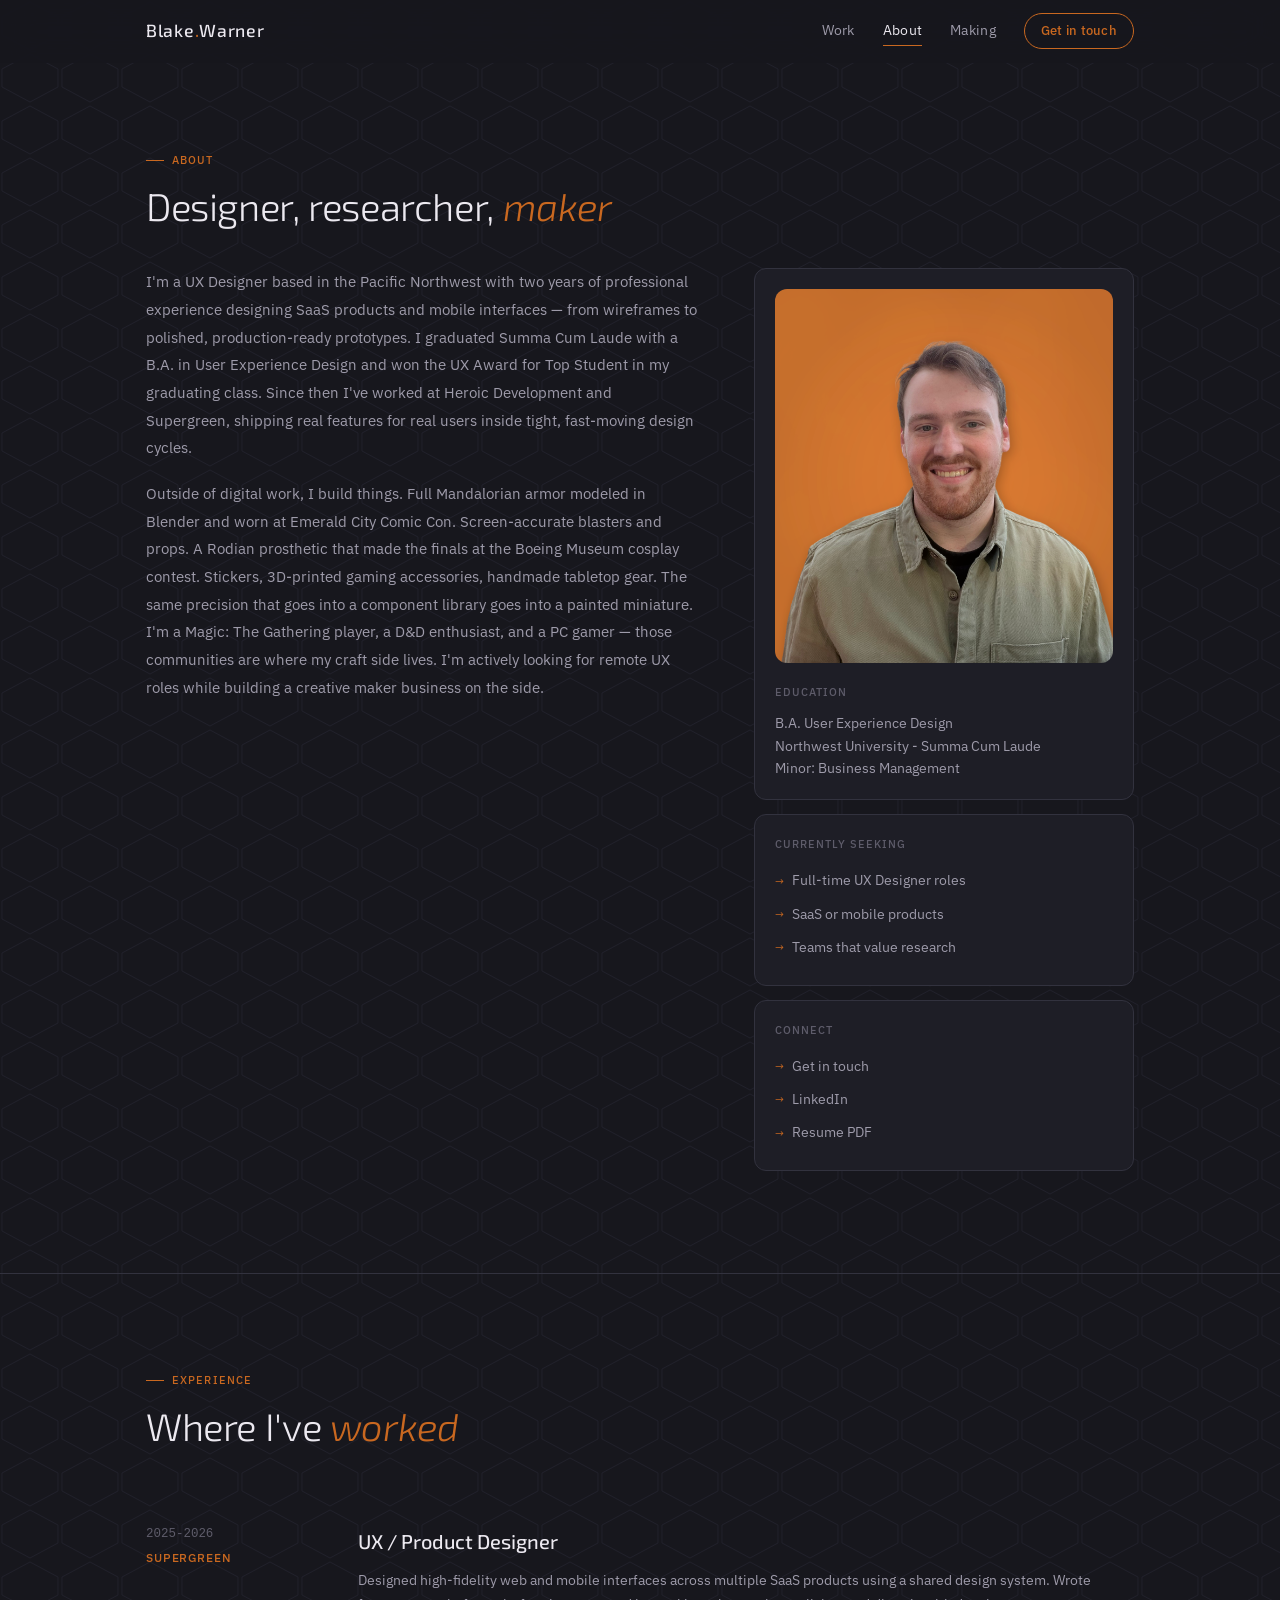
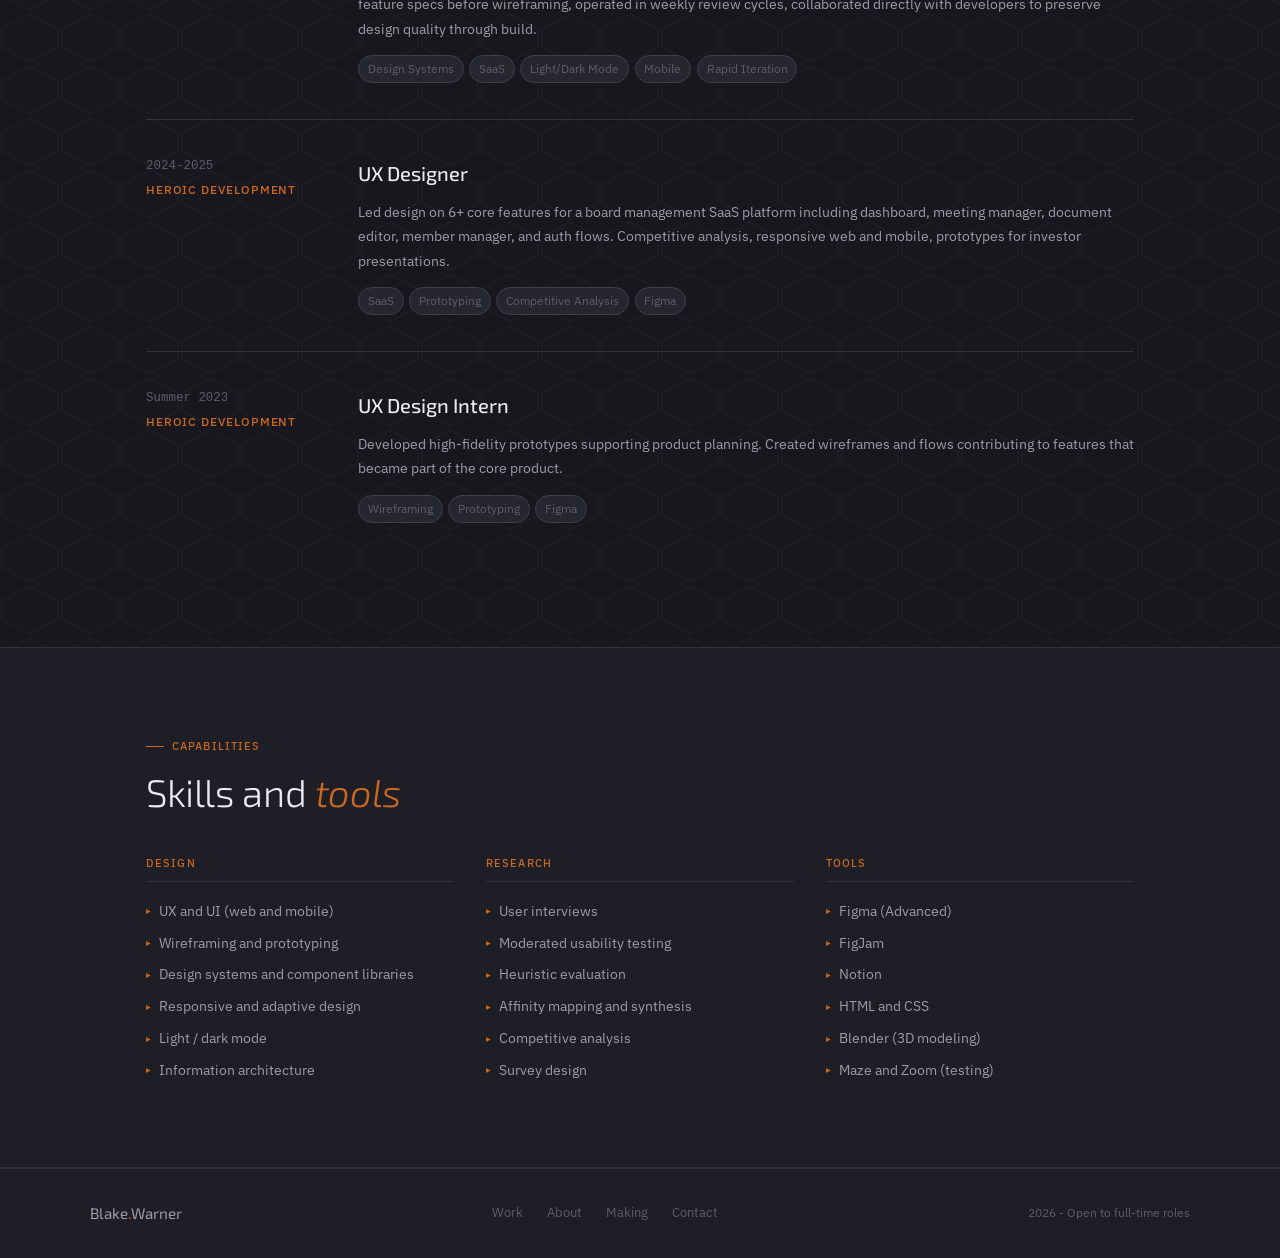
==== about.html @ fded07af "Update about.html" ====
<!DOCTYPE html>
<html lang="en">
<head>
  <meta charset="UTF-8">
  <meta name="viewport" content="width=device-width, initial-scale=1.0">
  <title>About - Blake Warner UX Designer</title>
  <link rel="stylesheet" href="css/style.css">
</head>
<body>
<nav class="nav">
  <div class="nav-inner">
    <a href="index.html" class="nav-logo">Blake<span>.</span>Warner</a>
    <button class="nav-toggle" aria-label="Toggle menu"><span></span><span></span><span></span></button>
    <div class="nav-links">
      <a href="work.html">Work</a>
      <a href="about.html">About</a>
      <a href="making.html">Making</a>
      <a href="contact.html" class="nav-cta">Get in touch</a>
    </div>
  </div>
</nav>
<main class="page">
  <section class="section" style="padding-top:5rem">
    <p class="s-tag reveal">About</p>
    <h1 class="s-title reveal d1">Designer, researcher, <em>maker</em></h1>
    <div class="about-grid reveal d2">
      <div class="about-text">
        <p>I'm a UX Designer based in the Pacific Northwest with two years of professional experience designing SaaS products and mobile interfaces — from wireframes to polished, production-ready prototypes. I graduated Summa Cum Laude with a B.A. in User Experience Design and won the UX Award for Top Student in my graduating class. Since then I've worked at Heroic Development and Supergreen, shipping real features for real users inside tight, fast-moving design cycles.</p>
        <p>Outside of digital work, I build things. Full Mandalorian armor modeled in Blender and worn at Emerald City Comic Con. Screen-accurate blasters and props. A Rodian prosthetic that made the finals at the Boeing Museum cosplay contest. Stickers, 3D-printed gaming accessories, handmade tabletop gear. The same precision that goes into a component library goes into a painted miniature. I'm a Magic: The Gathering player, a D&D enthusiast, and a PC gamer — those communities are where my craft side lives. I'm actively looking for remote UX roles while building a creative maker business on the side.</p>
      </div>
      <div>
        <div class="aside-card">
          <img src="EditedProfilePictureProject.png" alt="Blake Warner" style="width:100%;border-radius:12px;display:block;margin-bottom:1.25rem;">
          <div class="aside-h">Education</div>
          <p>B.A. User Experience Design<br>Northwest University - Summa Cum Laude<br>Minor: Business Management</p>
        </div>
        <div class="aside-card">
          <div class="aside-h">Currently seeking</div>
          <div class="aside-list">
            <span>Full-time UX Designer roles</span>
            <span>SaaS or mobile products</span>
            <span>Teams that value research</span>
          </div>
        </div>
        <div class="aside-card">
          <div class="aside-h">Connect</div>
          <div class="aside-list">
            <a href="contact.html">Get in touch</a>
            <a href="https://www.linkedin.com/in/blake-warner-ux/" target="_blank">LinkedIn</a>
            <a href="Blake_Warner_Resume_2026.pdf" target="_blank">Resume PDF</a>
          </div>
        </div>
      </div>
    </div>
  </section>
  <hr class="divider-section">
  <section class="section">
    <p class="s-tag reveal">Experience</p>
    <h2 class="s-title reveal d1">Where I've <em>worked</em></h2>
    <div class="exp-list">
      <div class="exp-item reveal">
        <div><div class="exp-date">2025-2026</div><div class="exp-co">Supergreen</div></div>
        <div>
          <div class="exp-role">UX / Product Designer</div>
          <div class="exp-desc">Designed high-fidelity web and mobile interfaces across multiple SaaS products using a shared design system. Wrote feature specs before wireframing, operated in weekly review cycles, collaborated directly with developers to preserve design quality through build.</div>
          <div class="tags"><span class="tag">Design Systems</span><span class="tag">SaaS</span><span class="tag">Light/Dark Mode</span><span class="tag">Mobile</span><span class="tag">Rapid Iteration</span></div>
        </div>
      </div>
      <div class="exp-item reveal">
        <div><div class="exp-date">2024-2025</div><div class="exp-co">Heroic Development</div></div>
        <div>
          <div class="exp-role">UX Designer</div>
          <div class="exp-desc">Led design on 6+ core features for a board management SaaS platform including dashboard, meeting manager, document editor, member manager, and auth flows. Competitive analysis, responsive web and mobile, prototypes for investor presentations.</div>
          <div class="tags"><span class="tag">SaaS</span><span class="tag">Prototyping</span><span class="tag">Competitive Analysis</span><span class="tag">Figma</span></div>
        </div>
      </div>
      <div class="exp-item reveal">
        <div><div class="exp-date">Summer 2023</div><div class="exp-co">Heroic Development</div></div>
        <div>
          <div class="exp-role">UX Design Intern</div>
          <div class="exp-desc">Developed high-fidelity prototypes supporting product planning. Created wireframes and flows contributing to features that became part of the core product.</div>
          <div class="tags"><span class="tag">Wireframing</span><span class="tag">Prototyping</span><span class="tag">Figma</span></div>
        </div>
      </div>
    </div>
  </section>
  <div class="skills-wrap">
    <div class="skills-inner">
      <p class="s-tag reveal">Capabilities</p>
      <h2 class="s-title reveal d1">Skills and <em>tools</em></h2>
      <div class="skills-grid">
        <div class="skill-col reveal d1">
          <h3>Design</h3>
          <div class="skill-item">UX and UI (web and mobile)</div>
          <div class="skill-item">Wireframing and prototyping</div>
          <div class="skill-item">Design systems and component libraries</div>
          <div class="skill-item">Responsive and adaptive design</div>
          <div class="skill-item">Light / dark mode</div>
          <div class="skill-item">Information architecture</div>
        </div>
        <div class="skill-col reveal d2">
          <h3>Research</h3>
          <div class="skill-item">User interviews</div>
          <div class="skill-item">Moderated usability testing</div>
          <div class="skill-item">Heuristic evaluation</div>
          <div class="skill-item">Affinity mapping and synthesis</div>
          <div class="skill-item">Competitive analysis</div>
          <div class="skill-item">Survey design</div>
        </div>
        <div class="skill-col reveal d3">
          <h3>Tools</h3>
          <div class="skill-item">Figma (Advanced)</div>
          <div class="skill-item">FigJam</div>
          <div class="skill-item">Notion</div>
          <div class="skill-item">HTML and CSS</div>
          <div class="skill-item">Blender (3D modeling)</div>
          <div class="skill-item">Maze and Zoom (testing)</div>
        </div>
      </div>
    </div>
  </div>
</main>
<footer class="footer">
  <div class="footer-inner">
    <span class="footer-brand">Blake<span>.</span>Warner</span>
    <div class="footer-links">
      <a href="work.html">Work</a>
      <a href="about.html">About</a>
      <a href="making.html">Making</a>
      <a href="contact.html">Contact</a>
    </div>
    <span class="footer-copy">2026 - Open to full-time roles</span>
  </div>
</footer>
<script src="js/main.js"></script>
</body>
</html>
---- css/style.css ----
@import url('https://fonts.googleapis.com/css2?family=Exo+2:ital,wght@0,300;0,400;0,500;0,600;1,300;1,400&family=IBM+Plex+Sans:ital,wght@0,300;0,400;0,500;1,300&display=swap');
:root{--bg:#17171d;--bg2:#1e1e26;--bg3:#26262f;--bg4:#2e2e38;--line:#32323e;--line2:#3e3e4e;--txt:#ece9f0;--txt2:#9e9baa;--txt3:#5e5c6a;--orange:#c96820;--orange-lt:#e07c30;--orange-dim:#2a1a0a;--orange-gl:rgba(201,104,32,.12);--green:#3a7d5c;--green-dim:#0f2018;--serif:'Exo 2','Segoe UI',sans-serif;--sans:'IBM Plex Sans',system-ui,sans-serif;--max:1100px;--pad:clamp(1.25rem,5vw,3.5rem);--r:6px;--r-lg:12px;--ease:cubic-bezier(.16,1,.3,1)}
*,*::before,*::after{box-sizing:border-box;margin:0;padding:0}
html{scroll-behavior:smooth}
body{font-family:var(--sans);background:var(--bg);color:var(--txt);line-height:1.7;font-size:1rem;overflow-x:hidden;background-image:url("data:image/svg+xml,%3Csvg width='60' height='52' viewBox='0 0 60 52' xmlns='http://www.w3.org/2000/svg'%3E%3Cpath d='M30 2 L58 17 L58 35 L30 50 L2 35 L2 17 Z' fill='none' stroke='%2320202a' stroke-width='1'/%3E%3C/svg%3E");background-size:60px 52px}
img{max-width:100%;display:block}
a{color:inherit;text-decoration:none}
button{border:none;background:none;cursor:pointer;font:inherit;color:inherit}
ul,ol{list-style:none}
.container{max-width:var(--max);margin:0 auto;padding:0 var(--pad)}
.sr-only{position:absolute;width:1px;height:1px;overflow:hidden;clip:rect(0,0,0,0)}
.reveal{opacity:0;transform:translateY(24px);transition:opacity .65s var(--ease),transform .65s var(--ease)}
.reveal.visible{opacity:1;transform:none}
.d1{transition-delay:.08s}.d2{transition-delay:.16s}.d3{transition-delay:.24s}.d4{transition-delay:.32s}
.nav{position:fixed;top:0;left:0;right:0;z-index:100;background:rgba(23,23,29,.9);backdrop-filter:blur(16px);-webkit-backdrop-filter:blur(16px);border-bottom:1px solid transparent;transition:border-color .3s}
.nav.scrolled{border-bottom-color:var(--line)}
.nav-inner{max-width:var(--max);margin:0 auto;padding:0 var(--pad);height:62px;display:flex;align-items:center;justify-content:space-between}
.nav-logo{font-family:var(--serif);font-size:1.1rem;font-weight:500;letter-spacing:.04em;color:var(--txt);transition:color .2s}
.nav-logo span{color:var(--orange)}
.nav-logo:hover{color:var(--orange-lt)}
.nav-links{display:flex;align-items:center;gap:1.75rem}
.nav-links a{font-size:.875rem;font-weight:400;color:var(--txt2);letter-spacing:.02em;transition:color .2s;position:relative}
.nav-links a::after{content:'';position:absolute;bottom:-3px;left:0;right:0;height:1px;background:var(--orange);transform:scaleX(0);transform-origin:left;transition:transform .25s var(--ease)}
.nav-links a:hover{color:var(--txt)}
.nav-links a:hover::after,.nav-links a.active::after{transform:scaleX(1)}
.nav-links a.active{color:var(--txt)}
.nav-cta{display:inline-flex;align-items:center;gap:.4rem;padding:.4rem 1rem;border:1px solid var(--orange)!important;color:var(--orange)!important;border-radius:100px;font-size:.8125rem!important;font-weight:500!important;transition:background .2s,color .2s,transform .15s!important}
.nav-cta::after{display:none!important}
.nav-cta:hover{background:var(--orange)!important;color:var(--bg)!important;transform:translateY(-1px)}
.nav-toggle{display:none;flex-direction:column;gap:5px;width:28px;cursor:pointer;padding:4px}
.nav-toggle span{display:block;height:1.5px;background:var(--txt);transition:transform .3s,opacity .3s}
.nav-toggle.open span:nth-child(1){transform:translateY(6.5px) rotate(45deg)}
.nav-toggle.open span:nth-child(2){opacity:0}
.nav-toggle.open span:nth-child(3){transform:translateY(-6.5px) rotate(-45deg)}
@media(max-width:700px){.nav-toggle{display:flex}.nav-links{position:fixed;top:62px;left:0;right:0;background:var(--bg2);border-bottom:1px solid var(--line);flex-direction:column;align-items:flex-start;gap:0;padding:1rem var(--pad) 1.5rem;transform:translateY(-120%);transition:transform .35s var(--ease);z-index:99}.nav-links.open{transform:none}.nav-links a{padding:.6rem 0;font-size:1rem;width:100%}.nav-cta{margin-top:.5rem}}
.page{padding-top:62px;animation:fadeUp .45s var(--ease)}
@keyframes fadeUp{from{opacity:0;transform:translateY(14px)}to{opacity:1;transform:none}}
.hero{position:relative;overflow:hidden;min-height:calc(100vh - 62px);display:grid;grid-template-columns:1fr 1fr;align-items:center;gap:3rem;padding:5rem var(--pad) 4rem;max-width:var(--max);margin:0 auto}
.hero::before{content:'';position:absolute;top:-20%;right:-10%;width:600px;height:600px;background:radial-gradient(ellipse,rgba(201,104,32,.07) 0%,transparent 70%);pointer-events:none}
.hero-eyebrow{display:inline-flex;align-items:center;gap:.5rem;font-size:.75rem;font-weight:500;letter-spacing:.1em;text-transform:uppercase;color:var(--orange);margin-bottom:1.25rem}
.hero-eyebrow::before{content:'';width:20px;height:1px;background:var(--orange)}
.hero-headline{font-family:var(--serif);font-size:clamp(2.6rem,4.5vw,4rem);font-weight:300;line-height:1.1;letter-spacing:-.01em;color:var(--txt);margin-bottom:1.25rem}
.hero-headline em{font-style:italic;color:var(--orange)}
.hero-sub{font-size:1rem;color:var(--txt2);max-width:440px;line-height:1.75;margin-bottom:2.25rem}
.hero-actions{display:flex;align-items:center;gap:1.25rem;flex-wrap:wrap}
.btn{display:inline-flex;align-items:center;gap:.45rem;padding:.65rem 1.5rem;border-radius:100px;font-size:.9rem;font-weight:500;letter-spacing:.02em;transition:all .2s;cursor:pointer}
.btn-primary{background:var(--orange);color:var(--bg);border:1px solid var(--orange)}
.btn-primary:hover{background:var(--orange-lt);border-color:var(--orange-lt);transform:translateY(-2px);box-shadow:0 8px 24px rgba(201,104,32,.3)}
.btn-ghost{background:transparent;color:var(--txt2);border:1px solid var(--line2)}
.btn-ghost:hover{border-color:var(--orange);color:var(--orange);transform:translateY(-1px)}
.hero-cards{display:flex;flex-direction:column;gap:.875rem}
.hcard{background:var(--bg2);border:1px solid var(--line);border-radius:var(--r-lg);padding:1.1rem 1.25rem;transition:border-color .3s,transform .3s}
.hcard:hover{border-color:var(--line2);transform:translateY(-2px)}
.hcard-label{font-size:.7rem;font-weight:500;letter-spacing:.08em;text-transform:uppercase;color:var(--txt3);margin-bottom:.25rem}
.hcard-val{font-size:.9rem;color:var(--txt)}
.hcard-val strong{color:var(--orange)}
.stat-row{display:grid;grid-template-columns:1fr 1fr;gap:.875rem}
.stat{background:var(--bg2);border:1px solid var(--line);border-radius:var(--r-lg);padding:.9rem 1.1rem;transition:border-color .3s,transform .3s}
.stat:hover{border-color:var(--orange);transform:translateY(-2px)}
.stat-n{font-family:var(--serif);font-size:1.75rem;font-weight:600;color:var(--orange);line-height:1;margin-bottom:.15rem}
.stat-l{font-size:.75rem;color:var(--txt3);line-height:1.4}
@media(max-width:860px){.hero{grid-template-columns:1fr;min-height:auto;padding:4rem var(--pad) 3rem}.hero-cards{display:none}}
.divider{border:none;border-top:1px solid var(--line);margin:0}
.divider-section{border:none;border-top:1px solid var(--line)}
.section{padding:5.5rem var(--pad);max-width:var(--max);margin:0 auto}
.s-tag{display:inline-flex;align-items:center;gap:.5rem;font-size:.7rem;font-weight:500;letter-spacing:.1em;text-transform:uppercase;color:var(--orange);margin-bottom:.875rem}
.s-tag::before{content:'';width:18px;height:1px;background:var(--orange)}
.s-title{font-family:var(--serif);font-size:clamp(1.9rem,3vw,2.8rem);font-weight:300;line-height:1.15;letter-spacing:-.01em;color:var(--txt);margin-bottom:1rem}
.s-title em{font-style:italic;color:var(--orange)}
.s-intro{font-size:1rem;color:var(--txt2);max-width:520px;line-height:1.75}
.grid{display:grid;grid-template-columns:1fr 1fr;gap:1.25rem;margin-top:3rem}
.card{display:block;background:var(--bg2);border:1px solid var(--line);border-radius:var(--r-lg);overflow:hidden;transition:border-color .35s,transform .35s var(--ease),box-shadow .35s;position:relative;text-decoration:none}
.card:hover{border-color:var(--orange);transform:translateY(-4px);box-shadow:0 0 0 1px var(--orange),0 12px 36px rgba(201,104,32,.15)}
.card::before{content:'';position:absolute;top:0;right:0;width:0;height:0;border-style:solid;border-width:0 32px 32px 0;border-color:transparent var(--orange) transparent transparent;opacity:0;transition:opacity .3s;z-index:1}
.card:hover::before{opacity:1}
.card-featured{grid-column:span 2}
.thumb{height:220px;overflow:hidden;background:var(--bg3);position:relative}
.card-featured .thumb{height:280px}
.thumb img{width:100%;height:100%;object-fit:cover;transition:transform .5s var(--ease);filter:brightness(.85) saturate(.9)}
.card:hover .thumb img{transform:scale(1.04);filter:brightness(.95) saturate(1)}
.thumb-fallback{width:100%;height:100%;display:flex;align-items:center;justify-content:center;position:absolute;inset:0}
.thumb-icon-wrap{width:52px;height:52px;border-radius:10px;display:flex;align-items:center;justify-content:center;font-size:1.5rem;background:rgba(201,104,32,.12);border:1px solid rgba(201,104,32,.25)}
.card-body{padding:1.25rem 1.375rem}
.card-tag{display:inline-block;font-size:.68rem;font-weight:500;letter-spacing:.07em;text-transform:uppercase;color:var(--orange);background:var(--orange-dim);padding:.2rem .6rem;border-radius:100px;border:1px solid rgba(201,104,32,.2);margin-bottom:.625rem}
.card-title{font-family:var(--serif);font-size:1.2rem;font-weight:500;line-height:1.25;color:var(--txt);margin-bottom:.4rem;letter-spacing:-.005em}
.card-desc{font-size:.8375rem;color:var(--txt3);line-height:1.6}
.card-footer{display:flex;align-items:center;justify-content:space-between;padding:.7rem 1.375rem;border-top:1px solid var(--line)}
.card-year{font-size:.78rem;color:var(--txt3)}
.card-arrow{width:26px;height:26px;border-radius:50%;background:var(--bg3);border:1px solid var(--line2);display:flex;align-items:center;justify-content:center;font-size:.75rem;color:var(--txt2);transition:background .2s,border-color .2s,color .2s,transform .2s}
.card:hover .card-arrow{background:var(--orange);border-color:var(--orange);color:var(--bg);transform:translate(2px,-2px)}
@media(max-width:640px){.grid{grid-template-columns:1fr}.card-featured{grid-column:span 1}.card-featured .thumb{height:220px}}
.skills-wrap{background:var(--bg2);border-top:1px solid var(--line);border-bottom:1px solid var(--line)}
.skills-inner{max-width:var(--max);margin:0 auto;padding:5rem var(--pad)}
.skills-grid{display:grid;grid-template-columns:repeat(3,1fr);gap:2rem;margin-top:2.5rem}
.skill-col h3{font-size:.7rem;font-weight:500;letter-spacing:.1em;text-transform:uppercase;color:var(--orange);margin-bottom:.875rem;padding-bottom:.5rem;border-bottom:1px solid var(--line)}
.skill-item{display:flex;align-items:center;gap:.5rem;font-size:.875rem;color:var(--txt2);padding:.25rem 0;transition:color .2s}
.skill-item::before{content:'▸';color:var(--orange);font-size:.6rem;flex-shrink:0}
.skill-item:hover{color:var(--txt)}
@media(max-width:680px){.skills-grid{grid-template-columns:1fr 1fr}}
.exp-list{margin-top:2.5rem;display:flex;flex-direction:column}
.exp-item{display:grid;grid-template-columns:180px 1fr;gap:2rem;padding:2.25rem 0;border-bottom:1px solid var(--line)}
.exp-item:last-child{border-bottom:none}
.exp-date{font-size:.78rem;color:var(--txt3);margin-bottom:.2rem;font-family:monospace}
.exp-co{font-size:.75rem;font-weight:500;letter-spacing:.07em;text-transform:uppercase;color:var(--orange)}
.exp-role{font-family:var(--serif);font-size:1.25rem;font-weight:500;color:var(--txt);margin-bottom:.6rem}
.exp-desc{font-size:.9rem;color:var(--txt2);line-height:1.7;margin-bottom:.875rem}
.tags{display:flex;flex-wrap:wrap;gap:.35rem}
.tag{font-size:.72rem;padding:.2rem .55rem;background:var(--bg3);border:1px solid var(--line2);border-radius:100px;color:var(--txt3)}
@media(max-width:580px){.exp-item{grid-template-columns:1fr;gap:.4rem}}
.about-grid{display:grid;grid-template-columns:1fr 380px;gap:3.5rem;align-items:start;margin-top:2.5rem}
.about-text p{font-size:.9625rem;color:var(--txt2);line-height:1.8;margin-bottom:1.1rem}
.aside-card{background:var(--bg2);border:1px solid var(--line);border-radius:var(--r-lg);padding:1.25rem;margin-bottom:.875rem}
.aside-h{font-size:.7rem;font-weight:500;letter-spacing:.09em;text-transform:uppercase;color:var(--txt3);margin-bottom:.625rem}
.aside-card p{font-size:.875rem;color:var(--txt2);line-height:1.6}
.aside-list a,.aside-list span{display:flex;align-items:center;gap:.5rem;font-size:.875rem;color:var(--txt2);padding:.3rem 0;transition:color .2s}
.aside-list a::before,.aside-list span::before{content:'→';color:var(--orange);font-size:.7rem;transition:transform .2s}
.aside-list a:hover{color:var(--orange)}
@media(max-width:760px){.about-grid{grid-template-columns:1fr}}
.making-grid{display:grid;grid-template-columns:repeat(3,1fr);gap:1rem;margin-top:2.5rem}
.mcard{background:var(--bg2);border:1px solid var(--line);border-radius:var(--r-lg);overflow:hidden;transition:border-color .3s,transform .3s}
.mcard:hover{border-color:var(--orange);transform:translateY(-3px)}
.mcard-thumb{height:150px;display:flex;align-items:center;justify-content:center;font-size:2.25rem}
.mcard-body{padding:.875rem 1rem}
.mcard-body h4{font-size:.875rem;font-weight:500;color:var(--txt);margin-bottom:.2rem}
.mcard-body p{font-size:.78rem;color:var(--txt3);line-height:1.55}
.making-note{margin-top:2rem;padding:1.25rem 1.5rem;background:var(--bg2);border-left:2px solid var(--orange);border-radius:0 var(--r-lg) var(--r-lg) 0}
.making-note p{font-size:.9375rem;color:var(--txt2);line-height:1.7;font-style:italic}
.making-note p strong{color:var(--orange);font-style:normal}
@media(max-width:640px){.making-grid{grid-template-columns:1fr 1fr}}
.contact-grid{display:grid;grid-template-columns:1fr 1fr;gap:3.5rem;margin-top:2.5rem;align-items:start}
.contact-text p{font-size:.9625rem;color:var(--txt2);line-height:1.8;margin-bottom:1.1rem}
.contact-links{display:flex;flex-direction:column;gap:.6rem;margin-top:1rem}
.clink{display:flex;align-items:center;justify-content:space-between;padding:.875rem 1.1rem;background:var(--bg2);border:1px solid var(--line);border-radius:var(--r-lg);transition:border-color .2s,transform .2s}
.clink:hover{border-color:var(--orange);transform:translateX(4px)}
.clink-l{display:flex;align-items:center;gap:.75rem}
.clink-ico{font-size:1.1rem}
.clink-label{font-size:.7rem;font-weight:500;letter-spacing:.07em;text-transform:uppercase;color:var(--txt3)}
.clink-val{font-size:.9rem;color:var(--txt)}
.clink-arr{color:var(--orange);font-size:.8rem;transition:transform .2s}
.clink:hover .clink-arr{transform:translate(2px,-2px)}
.avail-box{background:var(--green-dim);border:1px solid rgba(58,125,92,.25);border-radius:var(--r-lg);padding:1.5rem}
.avail-dot{display:inline-flex;align-items:center;gap:.5rem;font-size:.78rem;font-weight:500;color:#5ab880;margin-bottom:.75rem}
.avail-dot::before{content:'';width:7px;height:7px;border-radius:50%;background:#5ab880;animation:pulse 2s ease-in-out infinite}
@keyframes pulse{0%,100%{opacity:1}50%{opacity:.35}}
.avail-box h3{font-family:var(--serif);font-size:1.2rem;font-weight:500;color:var(--txt);margin-bottom:.5rem}
.avail-box p{font-size:.875rem;color:var(--txt2);line-height:1.6}
@media(max-width:680px){.contact-grid{grid-template-columns:1fr}}
.footer{background:var(--bg2);border-top:1px solid var(--line);padding:2rem var(--pad)}
.footer-inner{max-width:var(--max);margin:0 auto;display:flex;align-items:center;justify-content:space-between;flex-wrap:wrap;gap:1rem}
.footer-brand{font-family:var(--serif);font-size:.95rem;color:var(--txt2)}
.footer-brand span{color:var(--orange)}
.footer-links{display:flex;gap:1.5rem}
.footer-links a{font-size:.8125rem;color:var(--txt3);transition:color .2s}
.footer-links a:hover{color:var(--orange)}
.footer-copy{font-size:.75rem;color:var(--txt3)}
.case-hero{padding:4.5rem var(--pad) 3rem;max-width:var(--max);margin:0 auto}
.case-back{display:inline-flex;align-items:center;gap:.4rem;font-size:.78rem;color:var(--txt3);margin-bottom:1.5rem;transition:color .2s}
.case-back::before{content:'←';color:var(--orange)}
.case-back:hover{color:var(--orange)}
.case-hero h1{font-family:var(--serif);font-size:clamp(2.1rem,3.5vw,3.2rem);font-weight:300;line-height:1.15;letter-spacing:-.01em;color:var(--txt);margin-bottom:1.1rem;max-width:760px}
.case-hero h1 em{font-style:italic;color:var(--orange)}
.case-sub{font-size:1rem;color:var(--txt2);max-width:580px;line-height:1.75}
.case-meta{display:flex;flex-wrap:wrap;gap:2.5rem;padding:1.75rem var(--pad);max-width:var(--max);margin:0 auto;border-top:1px solid var(--line);border-bottom:1px solid var(--line);background:var(--bg2)}
.cm-label{font-size:.67rem;font-weight:500;letter-spacing:.09em;text-transform:uppercase;color:var(--txt3);margin-bottom:.2rem}
.cm-val{font-size:.9rem;color:var(--txt)}
.case-body{max-width:720px;margin:0 auto;padding:3rem var(--pad) 5rem}
.case-body h2{font-family:var(--serif);font-size:1.6rem;font-weight:500;color:var(--txt);margin:2.5rem 0 .75rem;padding-top:2.25rem;border-top:1px solid var(--line)}
.case-body h2:first-child{margin-top:0;padding-top:0;border-top:none}
.case-body h2 em{color:var(--orange);font-style:italic}
.case-body h3{font-size:.95rem;font-weight:500;color:var(--orange);margin:1.25rem 0 .4rem;letter-spacing:.01em}
.case-body p{font-size:.9625rem;color:var(--txt2);line-height:1.8;margin-bottom:.875rem}
.case-body ul{margin:.4rem 0 1rem;display:flex;flex-direction:column;gap:.45rem}
.case-body li{font-size:.9625rem;color:var(--txt2);line-height:1.7;padding-left:1.25rem;position:relative}
.case-body li::before{content:'▸';position:absolute;left:0;color:var(--orange);font-size:.6rem;top:.45em}
.case-callout{background:var(--bg2);border:1px solid var(--line);border-left:3px solid var(--orange);border-radius:0 var(--r-lg) var(--r-lg) 0;padding:1.375rem 1.5rem;margin:1.5rem 0}
.case-callout h4{font-size:.7rem;font-weight:500;letter-spacing:.09em;text-transform:uppercase;color:var(--orange);margin-bottom:.75rem}
.case-callout li{color:var(--txt)}
.case-warning{background:rgba(201,104,32,.07);border:1px solid rgba(201,104,32,.2);border-radius:var(--r-lg);padding:1.25rem 1.375rem;margin:1.5rem 0}
.case-warning h4{font-size:.7rem;font-weight:500;letter-spacing:.09em;text-transform:uppercase;color:var(--orange);margin-bottom:.4rem}
.case-warning p{font-size:.9rem;margin:0}
.case-learning{background:var(--bg3);border:1px solid var(--line2);border-top:2px solid var(--orange);border-radius:var(--r-lg);padding:1.75rem;margin:1.75rem 0}
.case-learning h4{font-size:.7rem;font-weight:500;letter-spacing:.09em;text-transform:uppercase;color:var(--orange);margin-bottom:1rem}
.case-learning li{color:var(--txt2)}
.case-nav{display:flex;justify-content:space-between;align-items:center;padding:1.75rem var(--pad);max-width:var(--max);margin:0 auto;border-top:1px solid var(--line);background:var(--bg2)}
.case-nav-link{display:flex;flex-direction:column;gap:.2rem;max-width:220px}
.case-nav-label{font-size:.72rem;color:var(--txt3);letter-spacing:.04em}
.case-nav-title{font-size:.9rem;color:var(--orange);transition:opacity .2s}
.case-nav-title:hover{opacity:.8;text-decoration:underline}
.teaser{background:var(--bg2);border-top:1px solid var(--line);padding:3.5rem var(--pad)}
.teaser-inner{max-width:var(--max);margin:0 auto;display:flex;align-items:center;justify-content:space-between;gap:2rem;flex-wrap:wrap}
.teaser p{font-size:.9625rem;color:var(--txt2);max-width:480px;line-height:1.7}
.teaser p strong{color:var(--txt)}
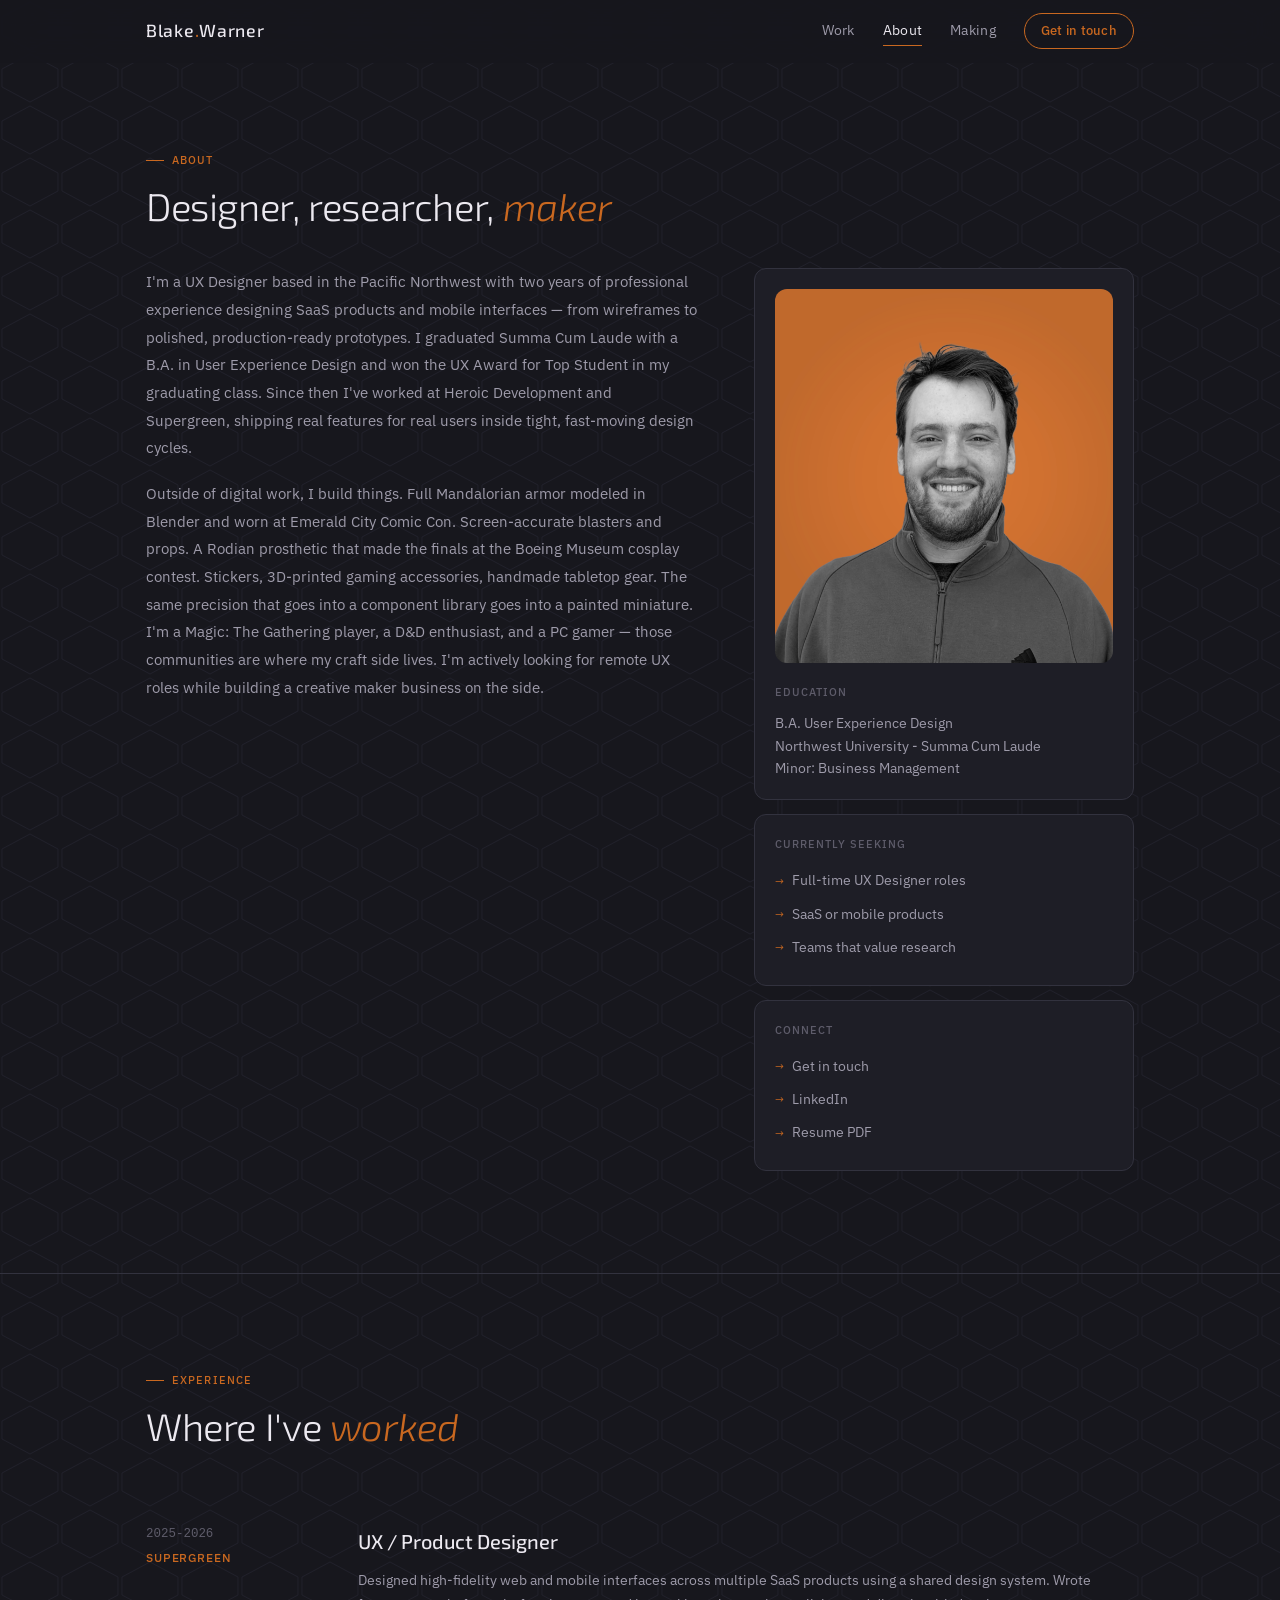
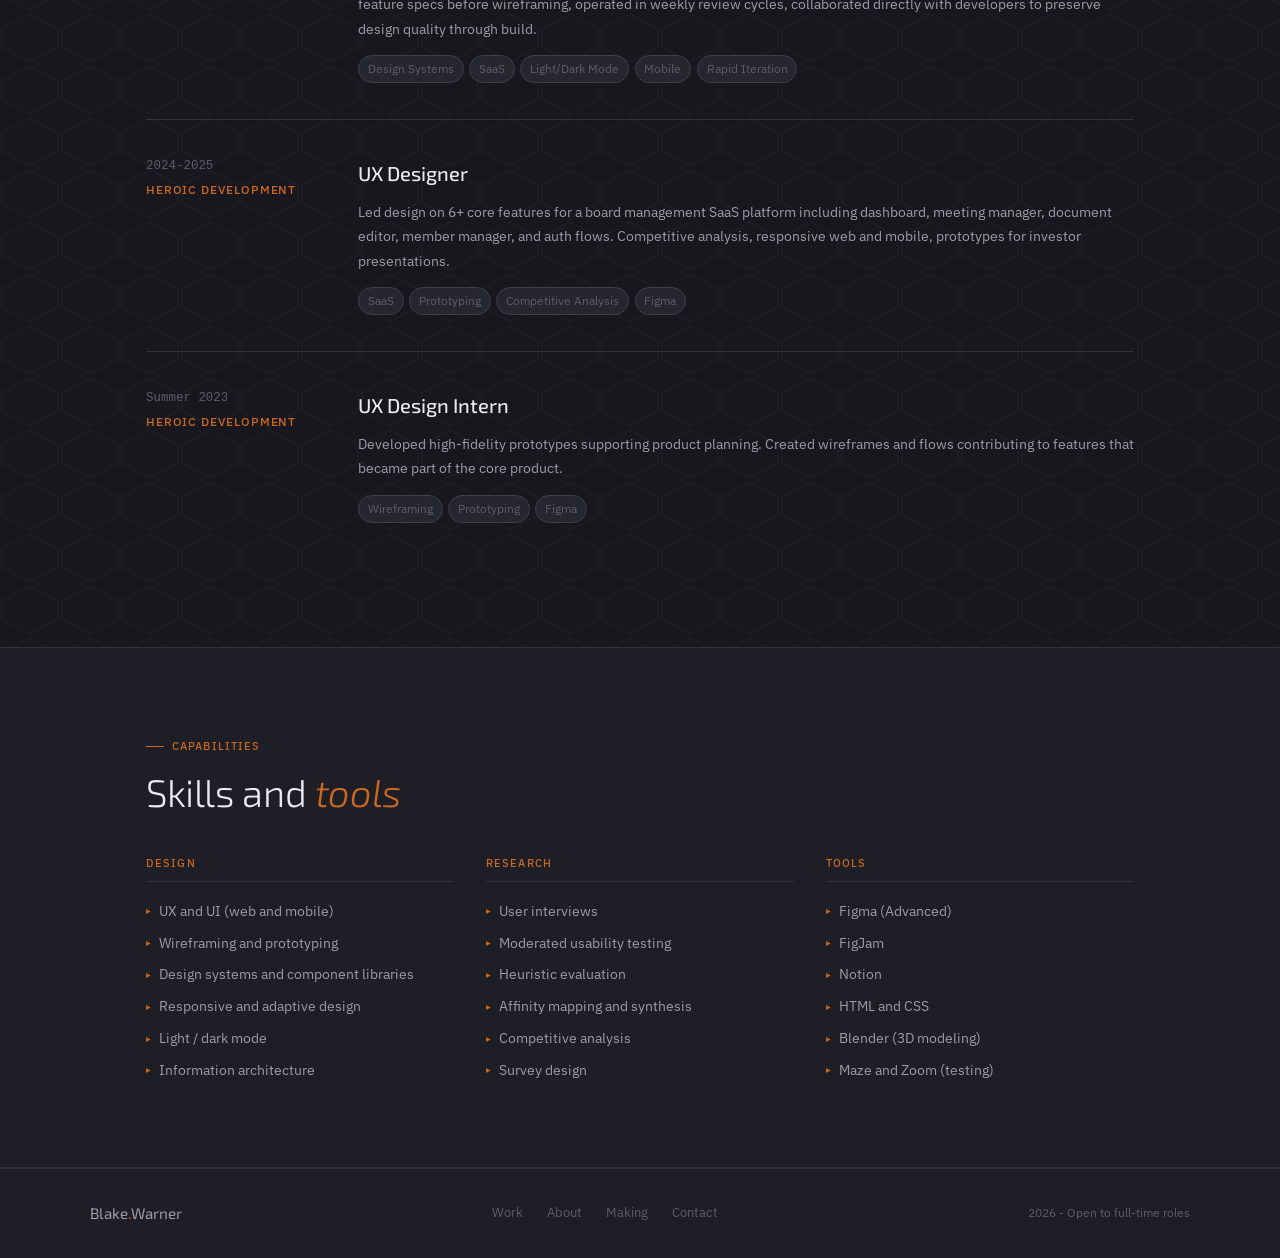
==== commit 38a69ea3: "Update about.html updated image" ====
--- a/about.html
+++ b/about.html
@@ -30,7 +30,7 @@
       </div>
       <div>
         <div class="aside-card">
-          <img src="EditedProfilePictureProject.png" alt="Blake Warner" style="width:100%;border-radius:12px;display:block;margin-bottom:1.25rem;">
+          <img src="ProfilePictureProject2.png" alt="Blake Warner" style="width:100%;border-radius:12px;display:block;margin-bottom:1.25rem;">
           <div class="aside-h">Education</div>
           <p>B.A. User Experience Design<br>Northwest University - Summa Cum Laude<br>Minor: Business Management</p>
         </div>
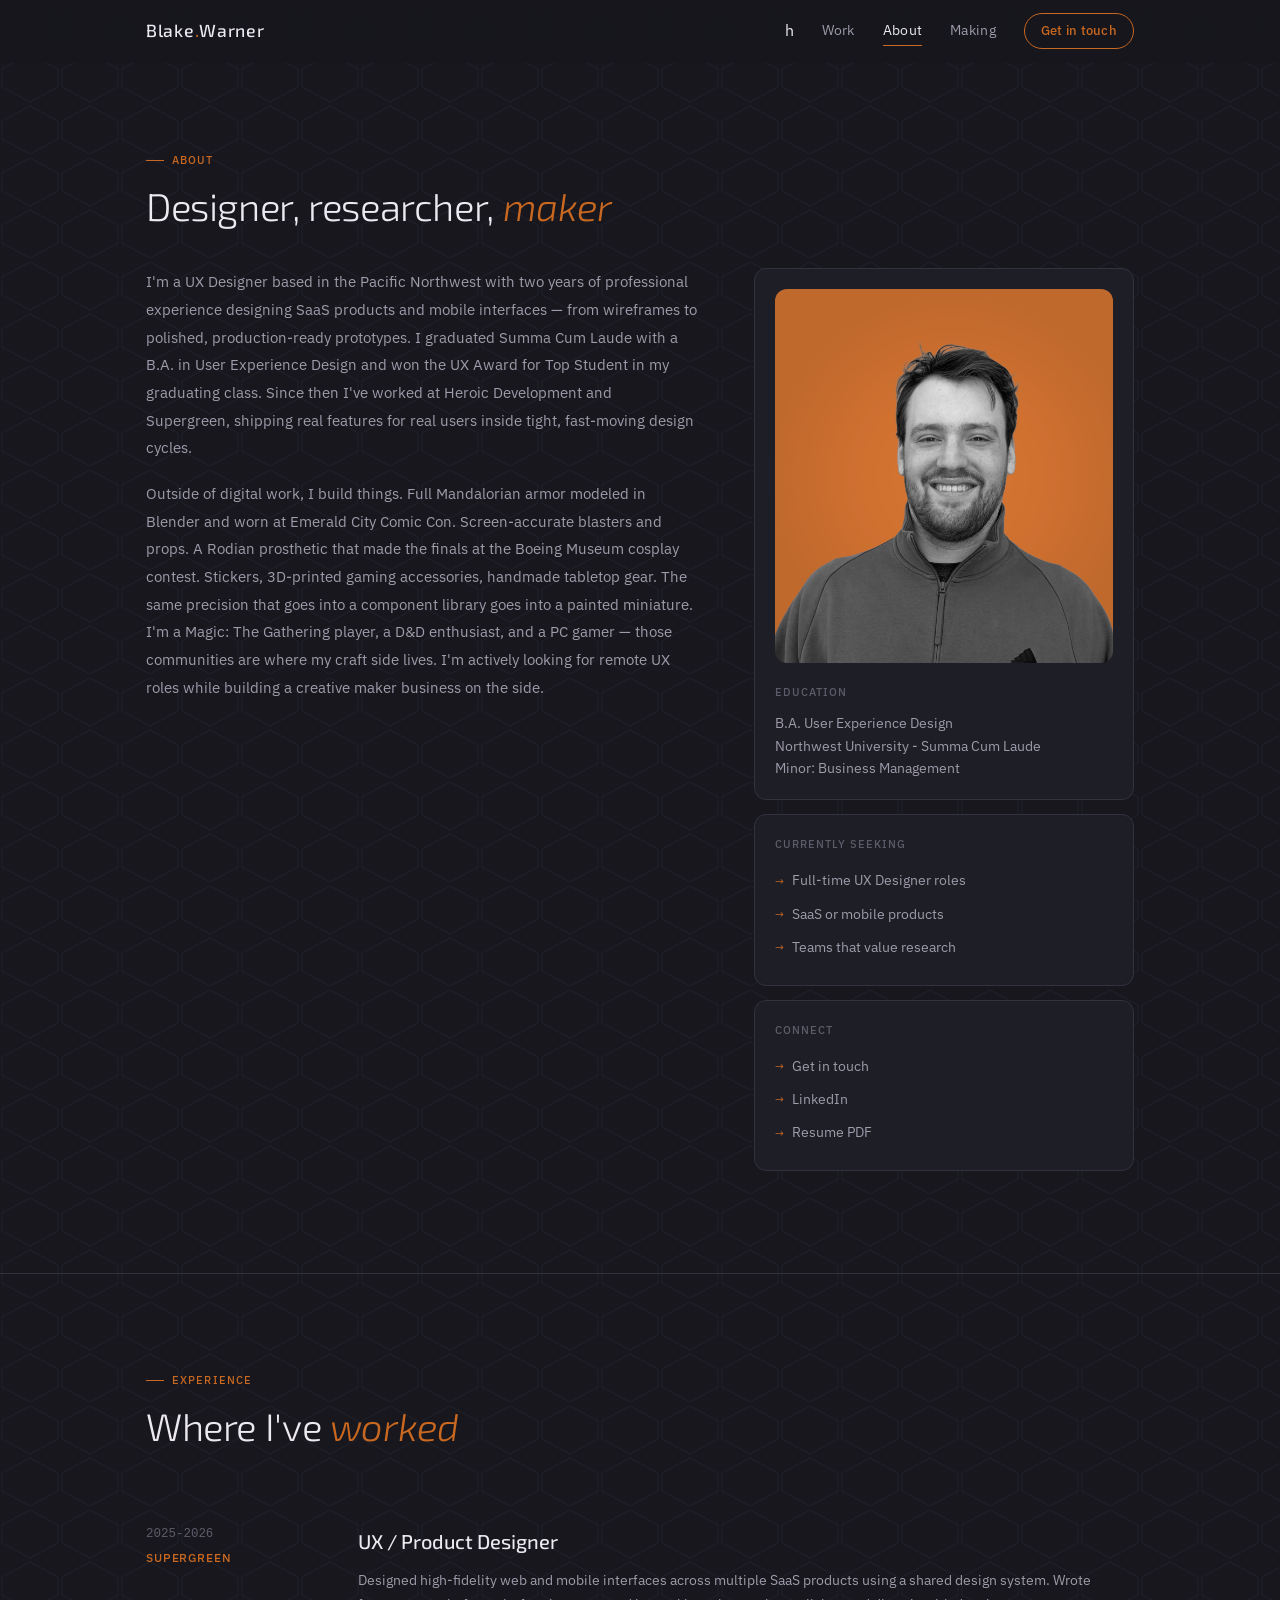
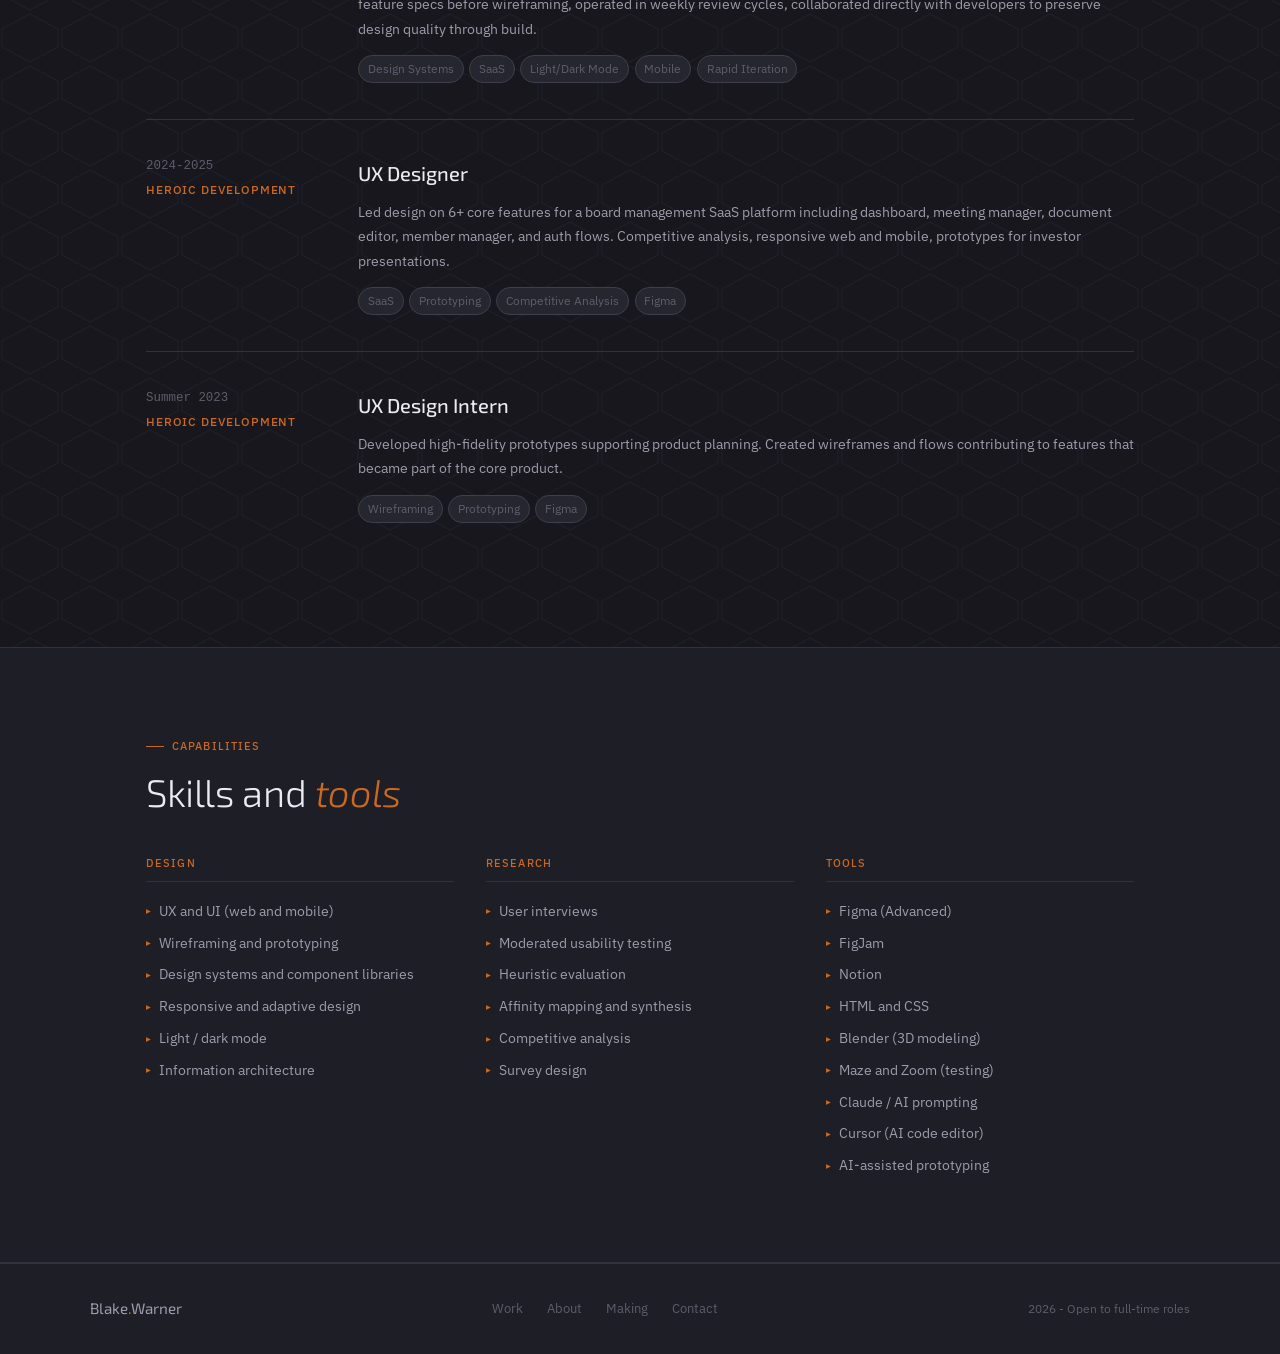
==== commit 332f59a3: "Update about.html" ====
--- a/about.html
+++ b/about.html
@@ -11,7 +11,7 @@
   <div class="nav-inner">
     <a href="index.html" class="nav-logo">Blake<span>.</span>Warner</a>
     <button class="nav-toggle" aria-label="Toggle menu"><span></span><span></span><span></span></button>
-    <div class="nav-links">
+    <div class="nav-links">h
       <a href="work.html">Work</a>
       <a href="about.html">About</a>
       <a href="making.html">Making</a>
@@ -47,7 +47,7 @@
           <div class="aside-list">
             <a href="contact.html">Get in touch</a>
             <a href="https://www.linkedin.com/in/blake-warner-ux/" target="_blank">LinkedIn</a>
-            <a href="Blake_Warner_Resume_2026.pdf" target="_blank">Resume PDF</a>
+            <a href="Blake_Warner_Resume_UX_2026.pdf" target="_blank">Resume PDF</a>
           </div>
         </div>
       </div>
@@ -115,6 +115,9 @@
           <div class="skill-item">HTML and CSS</div>
           <div class="skill-item">Blender (3D modeling)</div>
           <div class="skill-item">Maze and Zoom (testing)</div>
+          <div class="skill-item">Claude / AI prompting</div>
+          <div class="skill-item">Cursor (AI code editor)</div>
+          <div class="skill-item">AI-assisted prototyping</div>
         </div>
       </div>
     </div>
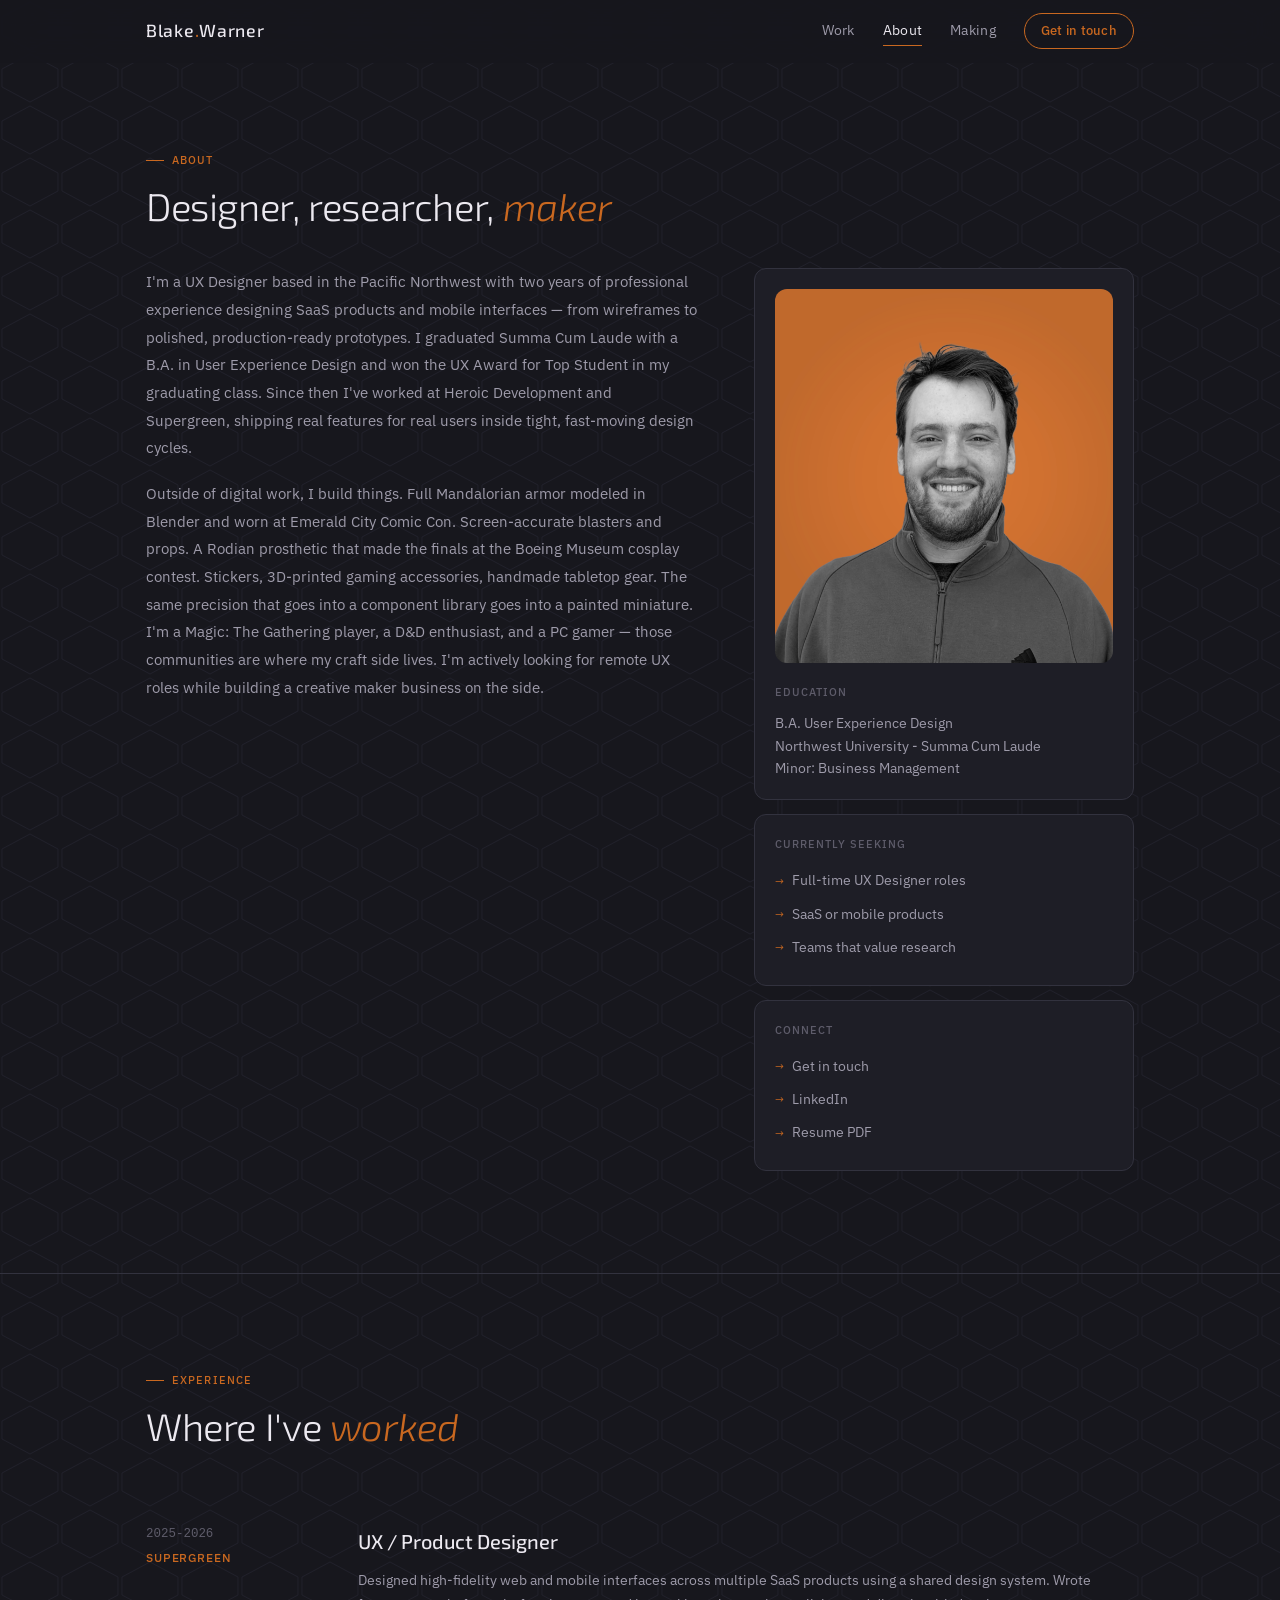
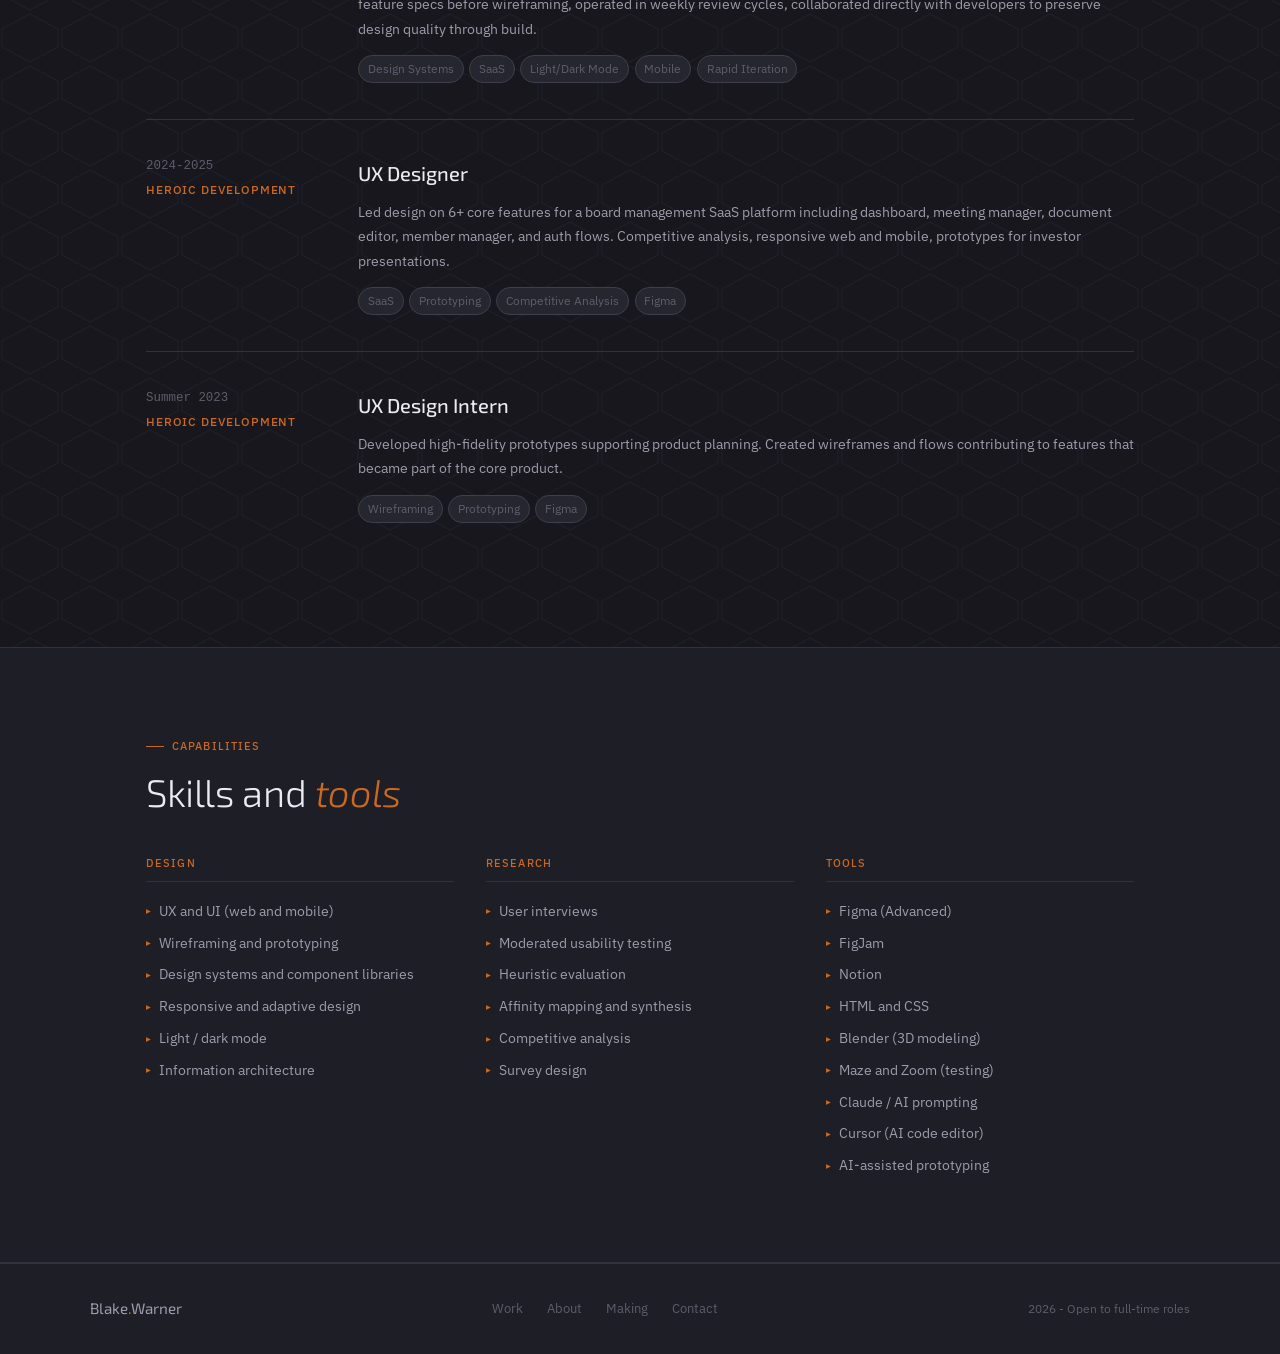
==== commit 0dc8047e: "Update about.html removed h" ====
--- a/about.html
+++ b/about.html
@@ -11,7 +11,7 @@
   <div class="nav-inner">
     <a href="index.html" class="nav-logo">Blake<span>.</span>Warner</a>
     <button class="nav-toggle" aria-label="Toggle menu"><span></span><span></span><span></span></button>
-    <div class="nav-links">h
+    <div class="nav-links">
       <a href="work.html">Work</a>
       <a href="about.html">About</a>
       <a href="making.html">Making</a>
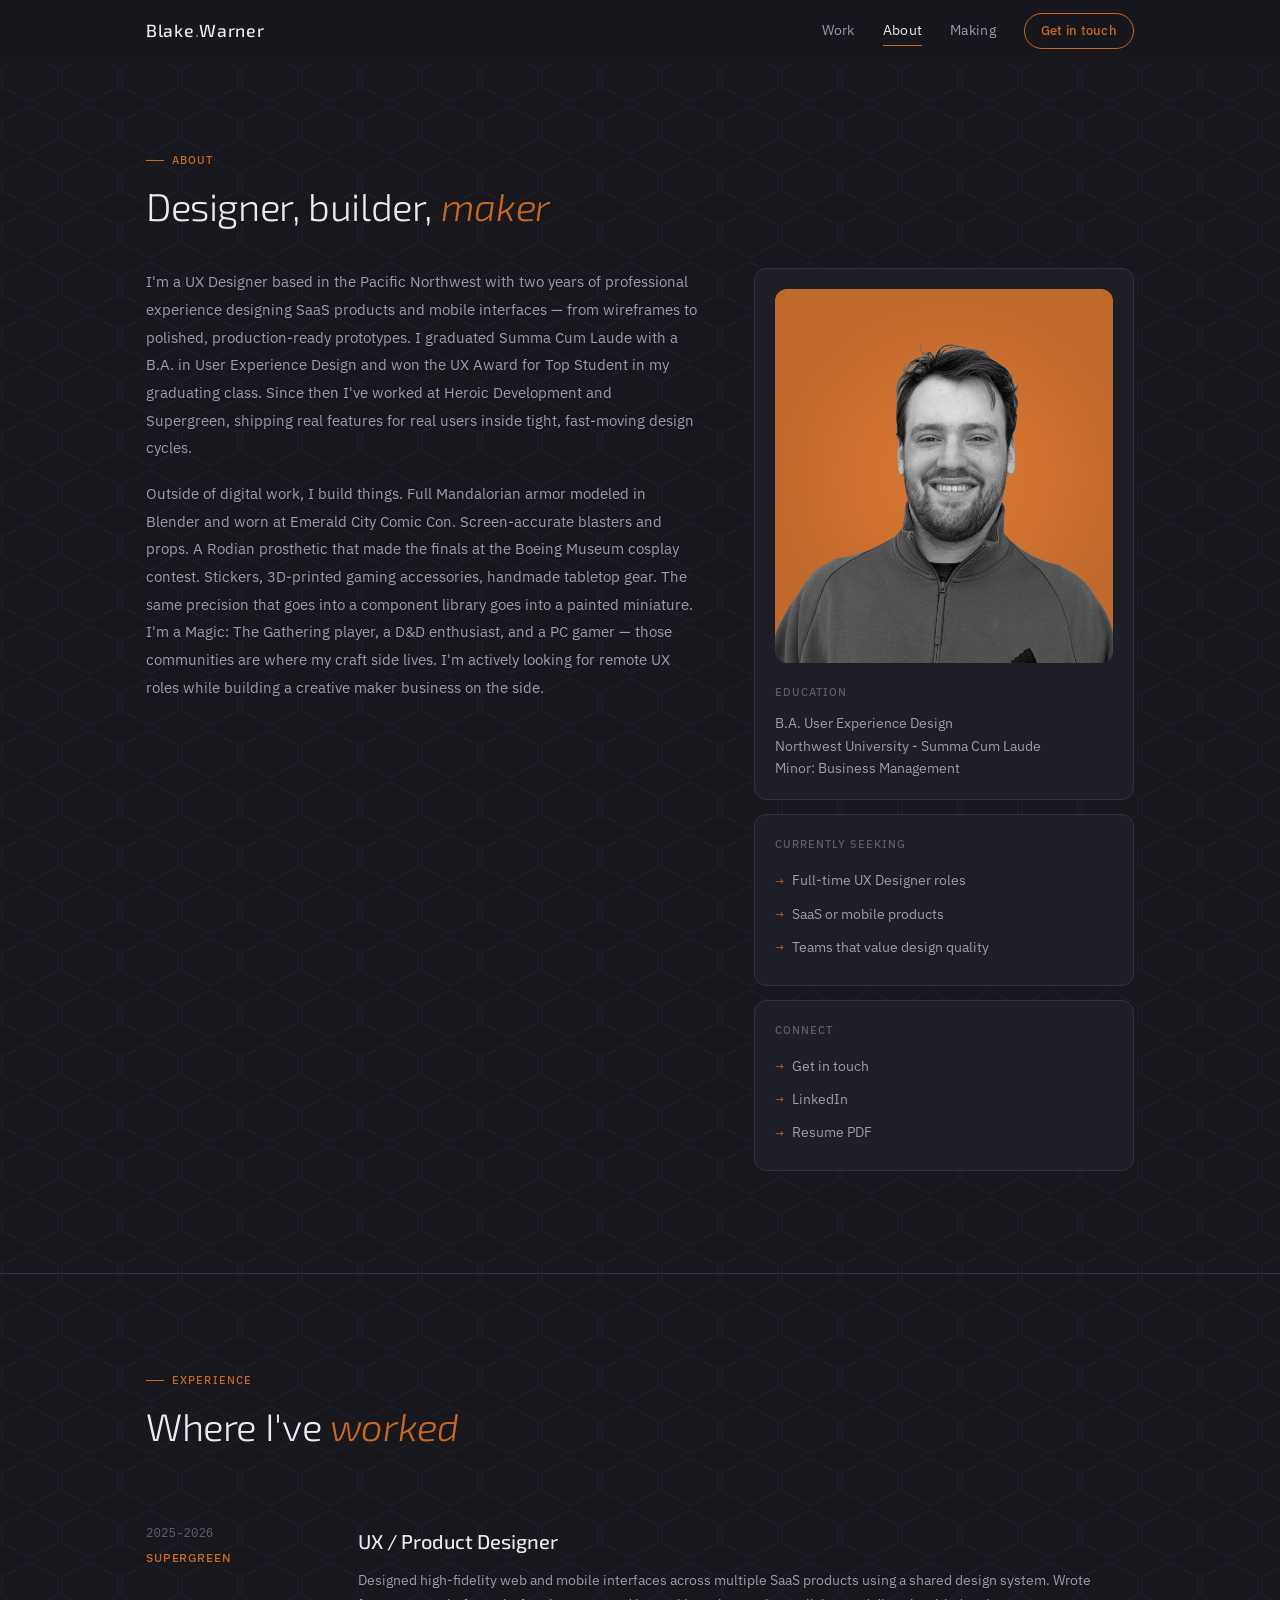
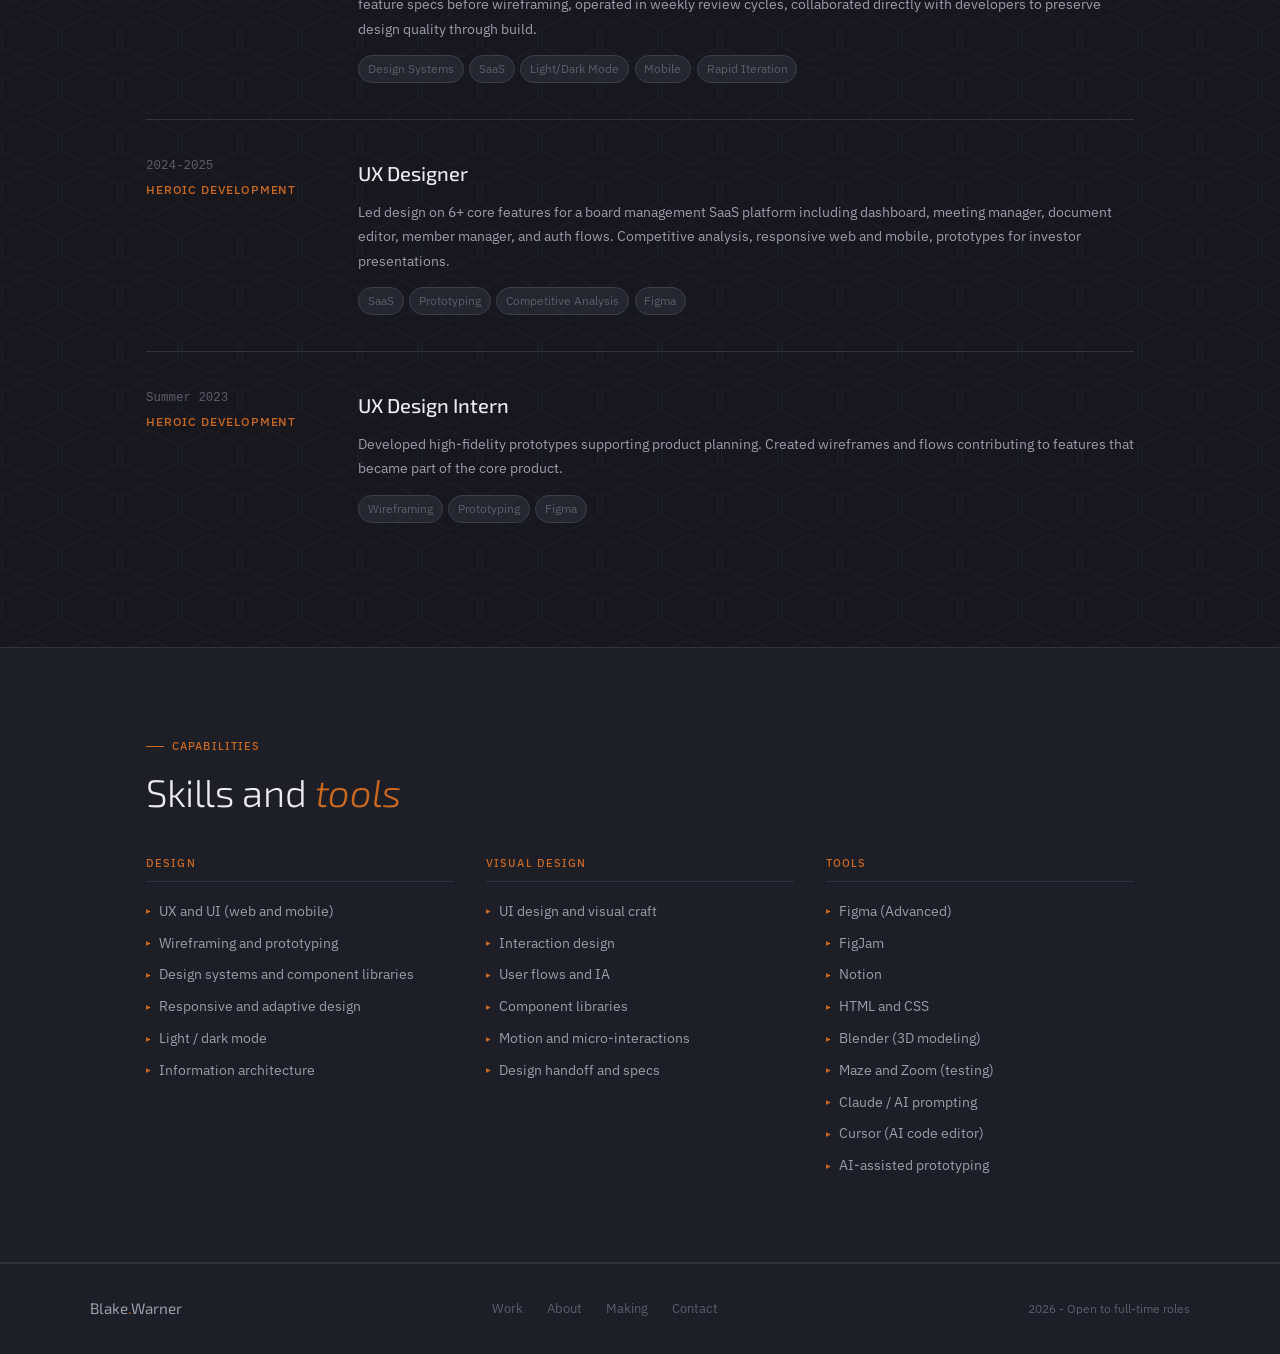
==== commit e2e7216c: "Update about.html" ====
--- a/about.html
+++ b/about.html
@@ -22,7 +22,7 @@
 <main class="page">
   <section class="section" style="padding-top:5rem">
     <p class="s-tag reveal">About</p>
-    <h1 class="s-title reveal d1">Designer, researcher, <em>maker</em></h1>
+    <h1 class="s-title reveal d1">Designer, builder, <em>maker</em></h1>
     <div class="about-grid reveal d2">
       <div class="about-text">
         <p>I'm a UX Designer based in the Pacific Northwest with two years of professional experience designing SaaS products and mobile interfaces — from wireframes to polished, production-ready prototypes. I graduated Summa Cum Laude with a B.A. in User Experience Design and won the UX Award for Top Student in my graduating class. Since then I've worked at Heroic Development and Supergreen, shipping real features for real users inside tight, fast-moving design cycles.</p>
@@ -39,7 +39,7 @@
           <div class="aside-list">
             <span>Full-time UX Designer roles</span>
             <span>SaaS or mobile products</span>
-            <span>Teams that value research</span>
+            <span>Teams that value design quality</span>
           </div>
         </div>
         <div class="aside-card">
@@ -99,13 +99,13 @@
           <div class="skill-item">Information architecture</div>
         </div>
         <div class="skill-col reveal d2">
-          <h3>Research</h3>
-          <div class="skill-item">User interviews</div>
-          <div class="skill-item">Moderated usability testing</div>
-          <div class="skill-item">Heuristic evaluation</div>
-          <div class="skill-item">Affinity mapping and synthesis</div>
-          <div class="skill-item">Competitive analysis</div>
-          <div class="skill-item">Survey design</div>
+          <h3>Visual Design</h3>
+          <div class="skill-item">UI design and visual craft</div>
+          <div class="skill-item">Interaction design</div>
+          <div class="skill-item">User flows and IA</div>
+          <div class="skill-item">Component libraries</div>
+          <div class="skill-item">Motion and micro-interactions</div>
+          <div class="skill-item">Design handoff and specs</div>
         </div>
         <div class="skill-col reveal d3">
           <h3>Tools</h3>
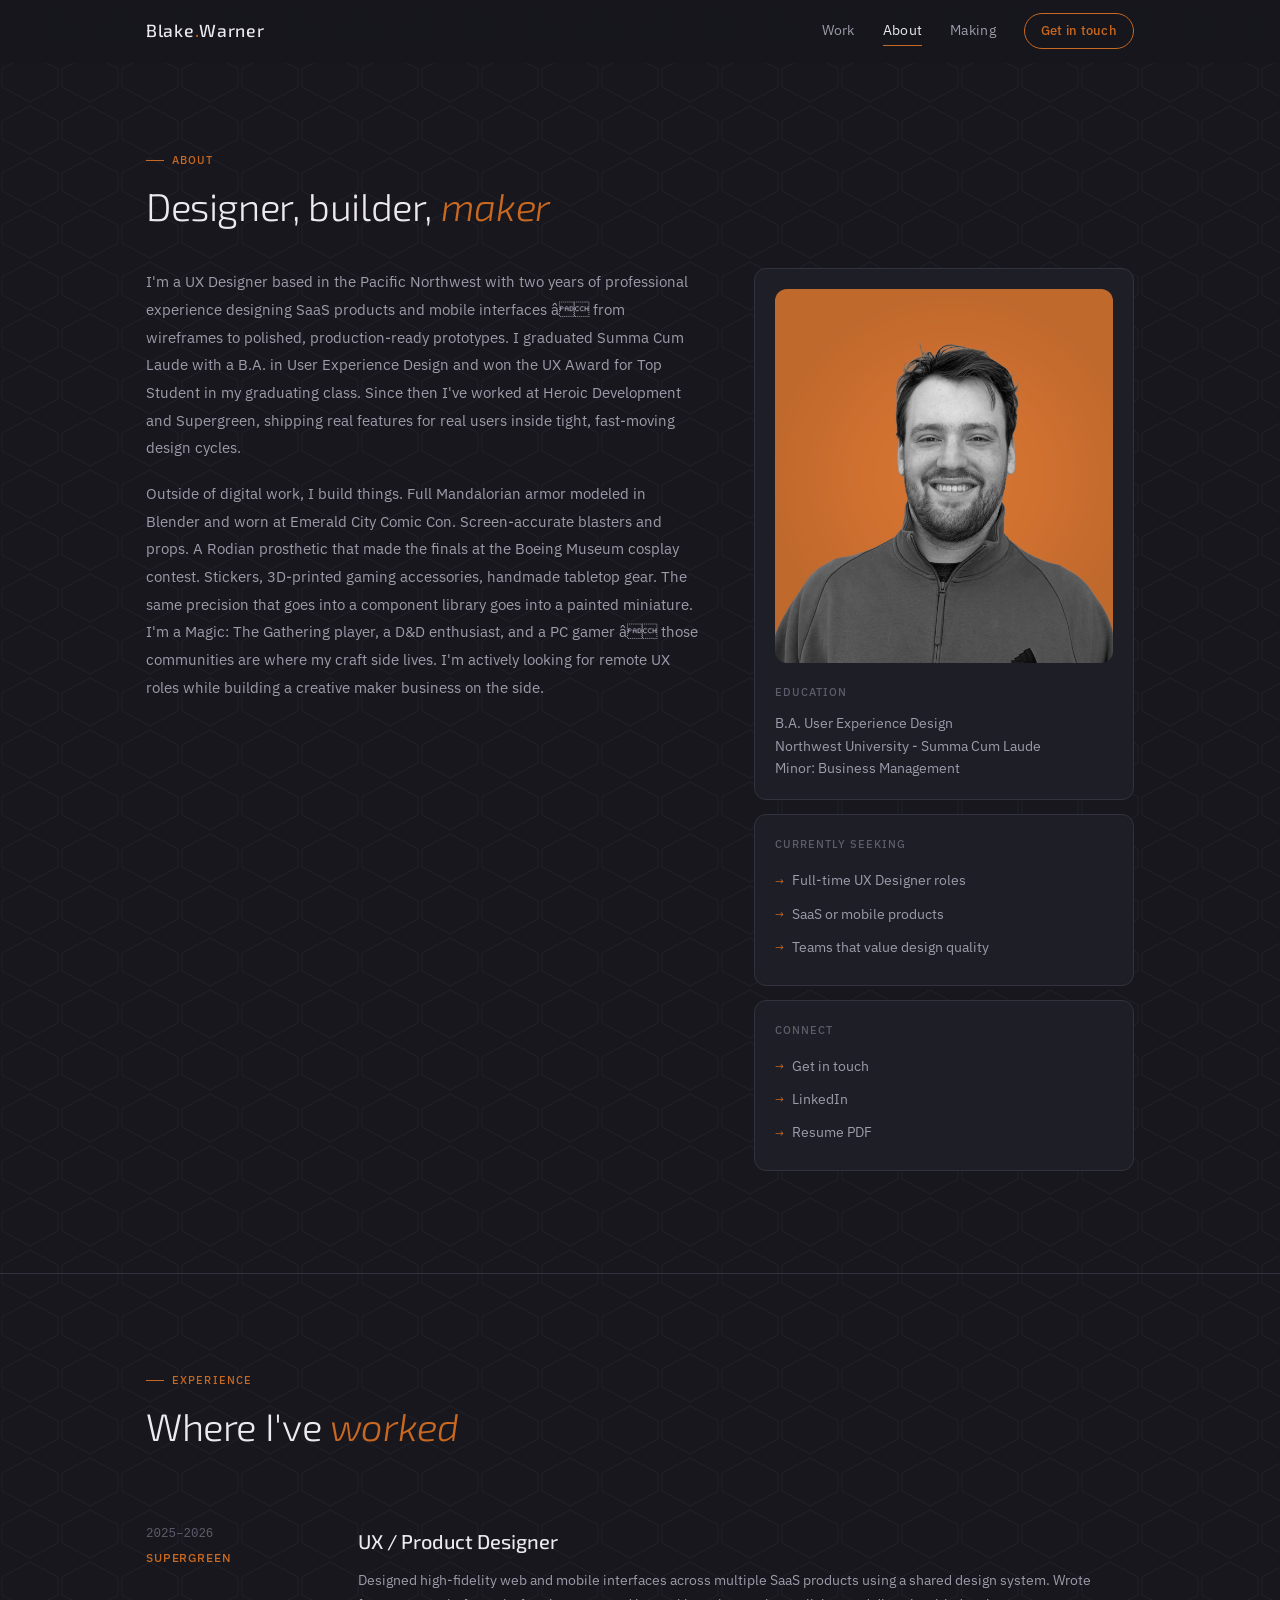
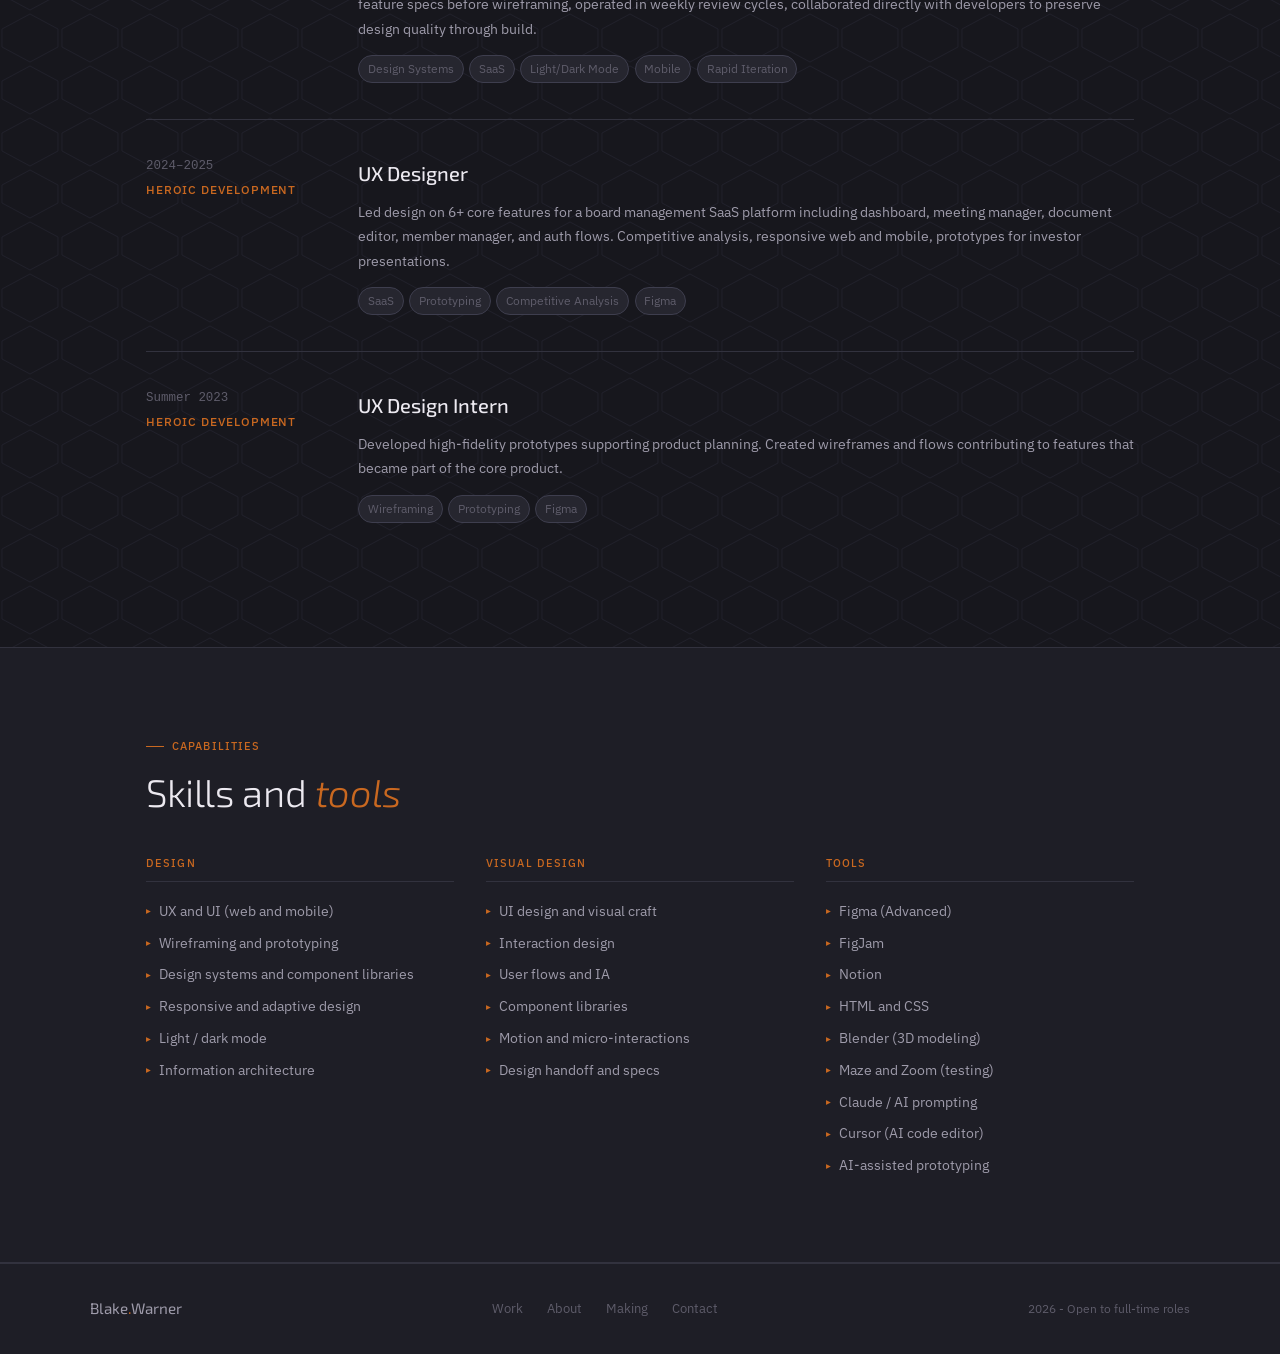
==== commit 5c272400: "Add OG meta tags and fix date dashes on about.html" ====
--- a/about.html
+++ b/about.html
@@ -4,6 +4,14 @@
   <meta charset="UTF-8">
   <meta name="viewport" content="width=device-width, initial-scale=1.0">
   <title>About - Blake Warner UX Designer</title>
+  
+  <meta name="description" content="Blake Warner — UX Designer with 2+ years shipping SaaS products. Summa Cum Laude, B.A. UX Design. Pacific Northwest, open to remote." />
+  <meta property="og:title" content="About — Blake Warner UX Designer" />
+  <meta property="og:description" content="Designer, researcher, maker. 2+ years SaaS design at Heroic Dev and Supergreen. Summa Cum Laude, Northwest University." />
+  <meta property="og:image" content="https://bleckocodes.github.io/blake-warner-portfolio/ProfilePictureProject2.png" />
+  <meta property="og:url" content="https://bleckocodes.github.io/blake-warner-portfolio/about.html" />
+  <meta property="og:type" content="website" />
+  <meta name="twitter:card" content="summary_large_image" />
   <link rel="stylesheet" href="css/style.css">
 </head>
 <body>
@@ -25,8 +33,8 @@
     <h1 class="s-title reveal d1">Designer, builder, <em>maker</em></h1>
     <div class="about-grid reveal d2">
       <div class="about-text">
-        <p>I'm a UX Designer based in the Pacific Northwest with two years of professional experience designing SaaS products and mobile interfaces — from wireframes to polished, production-ready prototypes. I graduated Summa Cum Laude with a B.A. in User Experience Design and won the UX Award for Top Student in my graduating class. Since then I've worked at Heroic Development and Supergreen, shipping real features for real users inside tight, fast-moving design cycles.</p>
-        <p>Outside of digital work, I build things. Full Mandalorian armor modeled in Blender and worn at Emerald City Comic Con. Screen-accurate blasters and props. A Rodian prosthetic that made the finals at the Boeing Museum cosplay contest. Stickers, 3D-printed gaming accessories, handmade tabletop gear. The same precision that goes into a component library goes into a painted miniature. I'm a Magic: The Gathering player, a D&D enthusiast, and a PC gamer — those communities are where my craft side lives. I'm actively looking for remote UX roles while building a creative maker business on the side.</p>
+        <p>I'm a UX Designer based in the Pacific Northwest with two years of professional experience designing SaaS products and mobile interfaces â from wireframes to polished, production-ready prototypes. I graduated Summa Cum Laude with a B.A. in User Experience Design and won the UX Award for Top Student in my graduating class. Since then I've worked at Heroic Development and Supergreen, shipping real features for real users inside tight, fast-moving design cycles.</p>
+        <p>Outside of digital work, I build things. Full Mandalorian armor modeled in Blender and worn at Emerald City Comic Con. Screen-accurate blasters and props. A Rodian prosthetic that made the finals at the Boeing Museum cosplay contest. Stickers, 3D-printed gaming accessories, handmade tabletop gear. The same precision that goes into a component library goes into a painted miniature. I'm a Magic: The Gathering player, a D&D enthusiast, and a PC gamer â those communities are where my craft side lives. I'm actively looking for remote UX roles while building a creative maker business on the side.</p>
       </div>
       <div>
         <div class="aside-card">
@@ -59,7 +67,7 @@
     <h2 class="s-title reveal d1">Where I've <em>worked</em></h2>
     <div class="exp-list">
       <div class="exp-item reveal">
-        <div><div class="exp-date">2025-2026</div><div class="exp-co">Supergreen</div></div>
+        <div><div class="exp-date">2025–2026</div><div class="exp-co">Supergreen</div></div>
         <div>
           <div class="exp-role">UX / Product Designer</div>
           <div class="exp-desc">Designed high-fidelity web and mobile interfaces across multiple SaaS products using a shared design system. Wrote feature specs before wireframing, operated in weekly review cycles, collaborated directly with developers to preserve design quality through build.</div>
@@ -67,7 +75,7 @@
         </div>
       </div>
       <div class="exp-item reveal">
-        <div><div class="exp-date">2024-2025</div><div class="exp-co">Heroic Development</div></div>
+        <div><div class="exp-date">2024–2025</div><div class="exp-co">Heroic Development</div></div>
         <div>
           <div class="exp-role">UX Designer</div>
           <div class="exp-desc">Led design on 6+ core features for a board management SaaS platform including dashboard, meeting manager, document editor, member manager, and auth flows. Competitive analysis, responsive web and mobile, prototypes for investor presentations.</div>
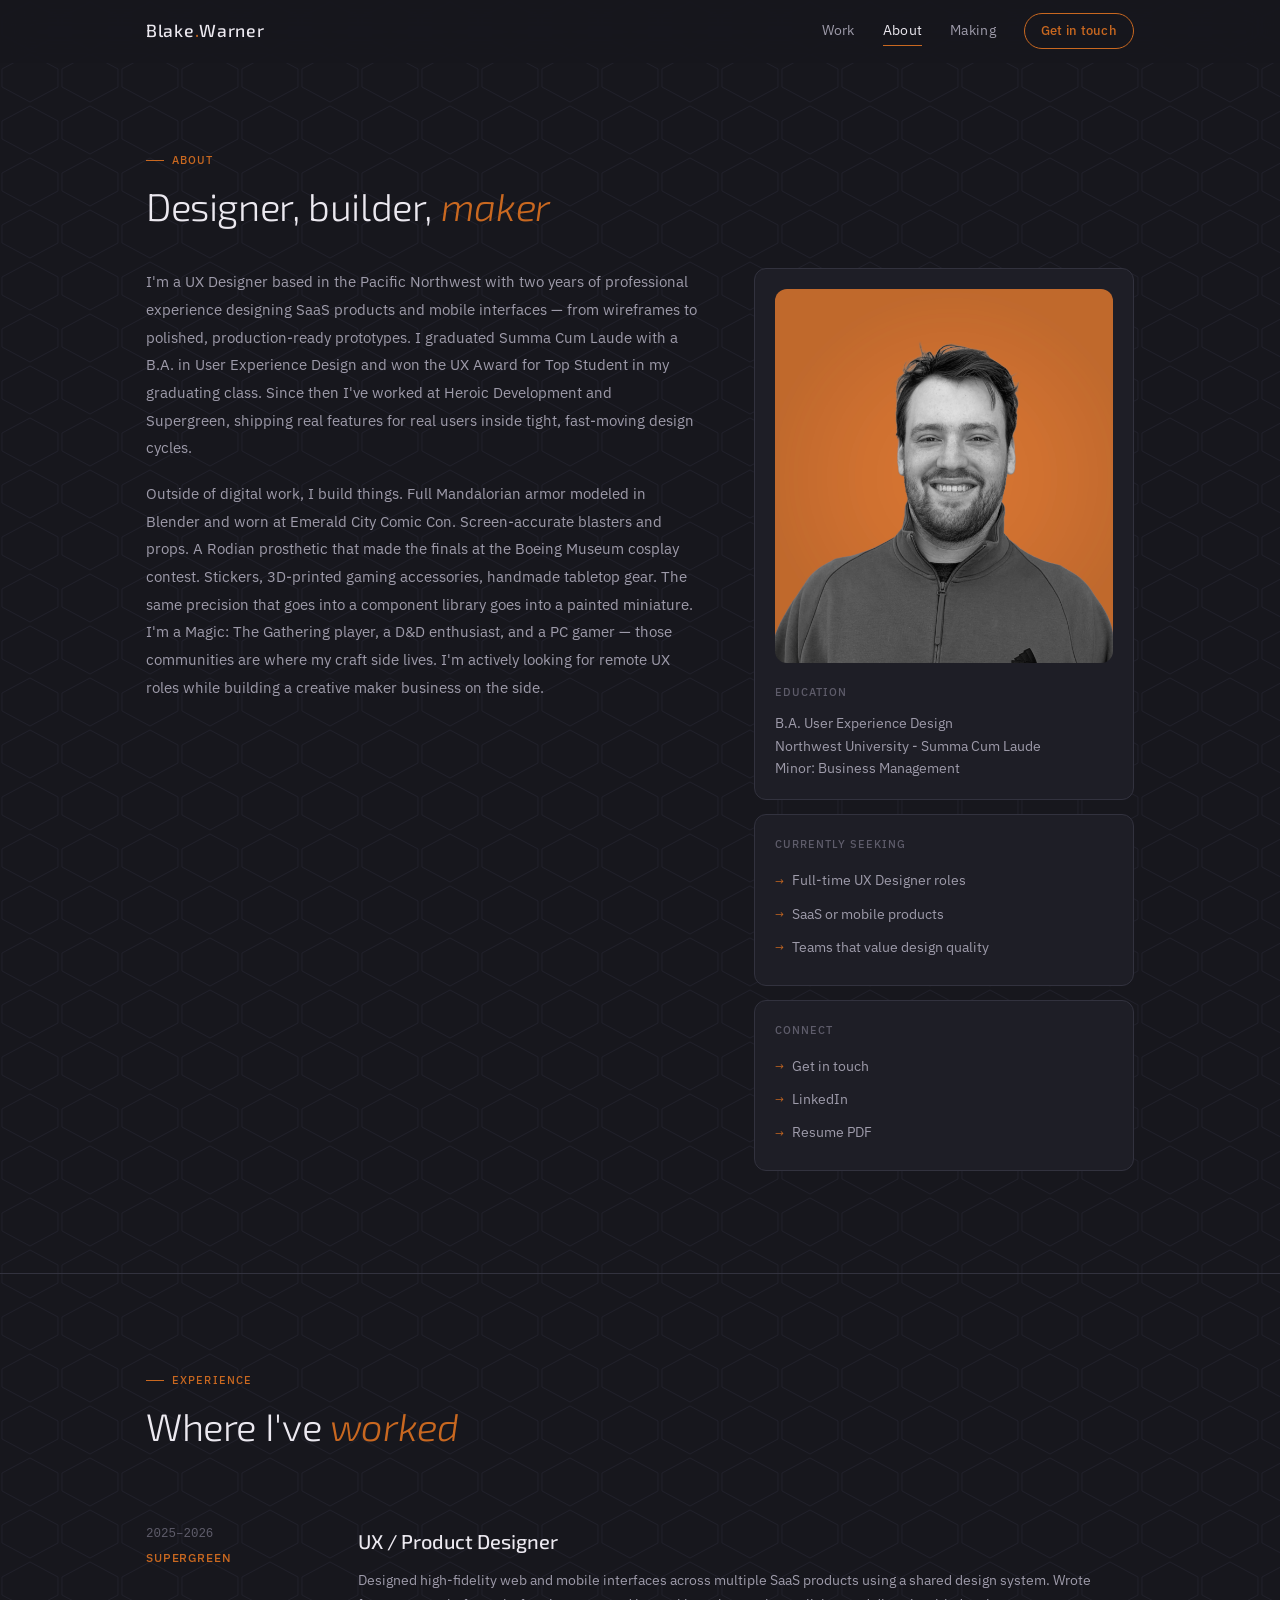
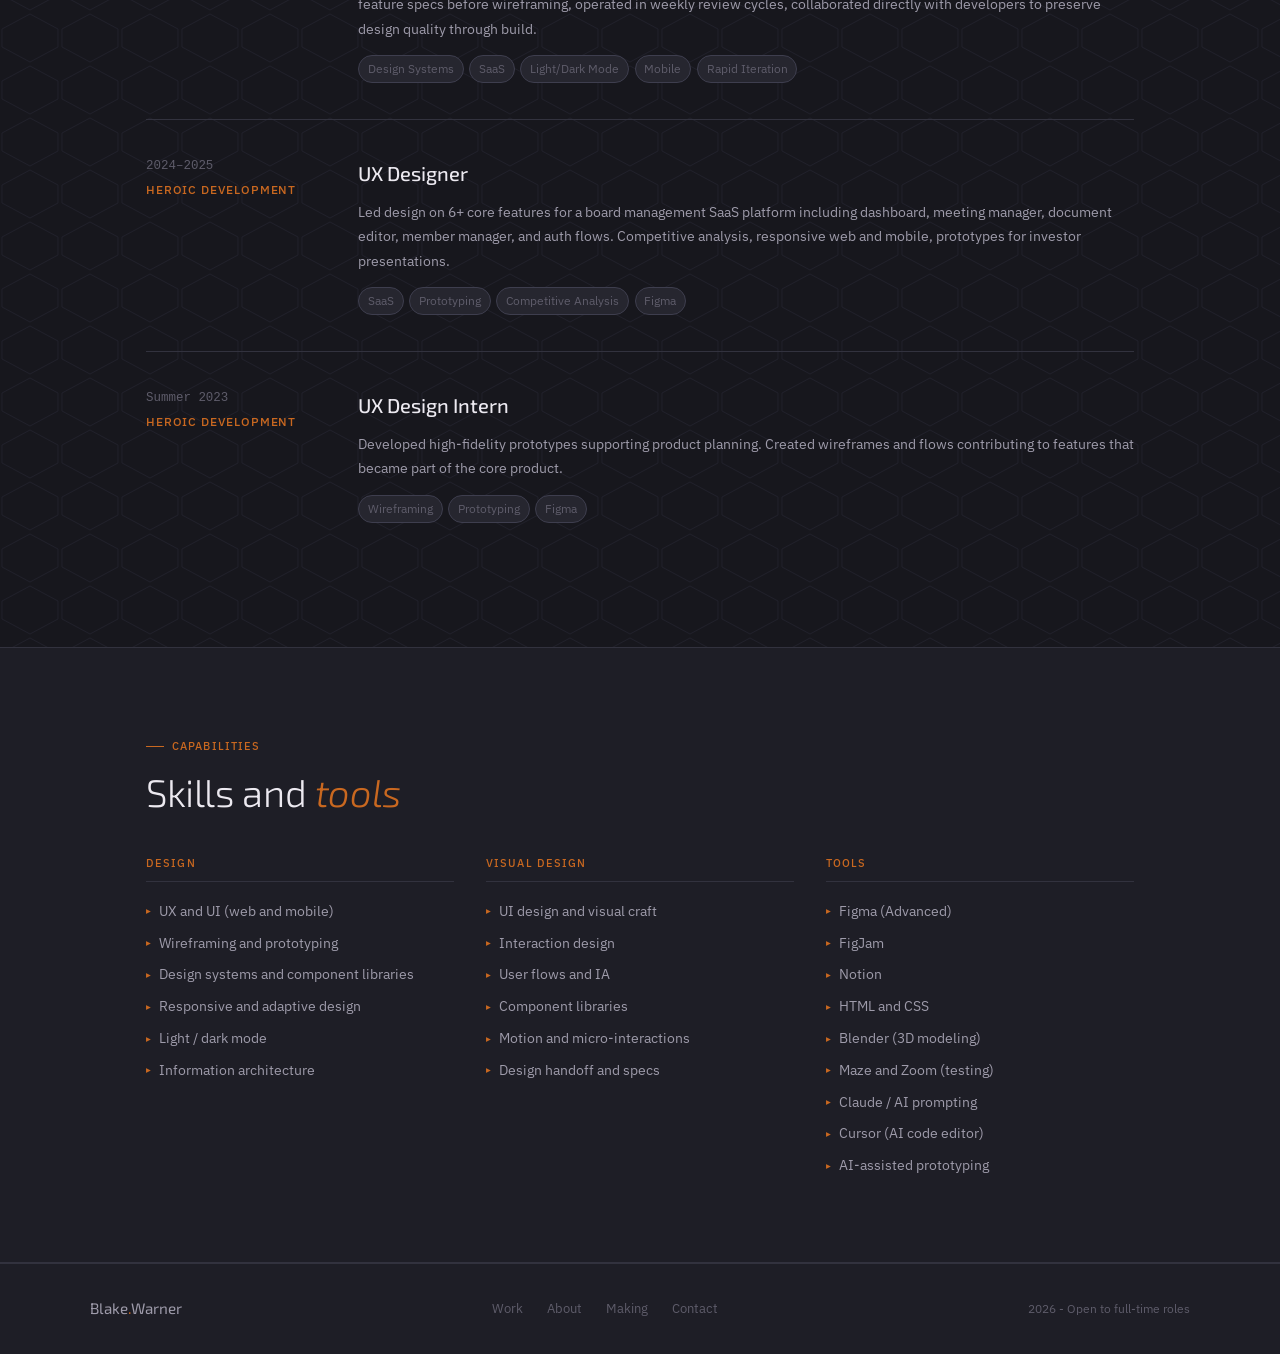
==== commit 43424cde: "Update about.html" ====
--- a/about.html
+++ b/about.html
@@ -5,9 +5,9 @@
   <meta name="viewport" content="width=device-width, initial-scale=1.0">
   <title>About - Blake Warner UX Designer</title>
   
-  <meta name="description" content="Blake Warner — UX Designer with 2+ years shipping SaaS products. Summa Cum Laude, B.A. UX Design. Pacific Northwest, open to remote." />
+  <meta name="description" content="Blake Warner — UX Designer with 2+ years shipping SaaS products. Summa Cum Laude. Pacific Northwest, open to remote." />
   <meta property="og:title" content="About — Blake Warner UX Designer" />
-  <meta property="og:description" content="Designer, researcher, maker. 2+ years SaaS design at Heroic Dev and Supergreen. Summa Cum Laude, Northwest University." />
+  <meta property="og:description" content="Designer, researcher, maker. 2+ years at Heroic Dev and Supergreen. Summa Cum Laude, Northwest University." />
   <meta property="og:image" content="https://bleckocodes.github.io/blake-warner-portfolio/ProfilePictureProject2.png" />
   <meta property="og:url" content="https://bleckocodes.github.io/blake-warner-portfolio/about.html" />
   <meta property="og:type" content="website" />
@@ -33,8 +33,8 @@
     <h1 class="s-title reveal d1">Designer, builder, <em>maker</em></h1>
     <div class="about-grid reveal d2">
       <div class="about-text">
-        <p>I'm a UX Designer based in the Pacific Northwest with two years of professional experience designing SaaS products and mobile interfaces â from wireframes to polished, production-ready prototypes. I graduated Summa Cum Laude with a B.A. in User Experience Design and won the UX Award for Top Student in my graduating class. Since then I've worked at Heroic Development and Supergreen, shipping real features for real users inside tight, fast-moving design cycles.</p>
-        <p>Outside of digital work, I build things. Full Mandalorian armor modeled in Blender and worn at Emerald City Comic Con. Screen-accurate blasters and props. A Rodian prosthetic that made the finals at the Boeing Museum cosplay contest. Stickers, 3D-printed gaming accessories, handmade tabletop gear. The same precision that goes into a component library goes into a painted miniature. I'm a Magic: The Gathering player, a D&D enthusiast, and a PC gamer â those communities are where my craft side lives. I'm actively looking for remote UX roles while building a creative maker business on the side.</p>
+        <p>I'm a UX Designer based in the Pacific Northwest with two years of professional experience designing SaaS products and mobile interfaces — from wireframes to polished, production-ready prototypes. I graduated Summa Cum Laude with a B.A. in User Experience Design and won the UX Award for Top Student in my graduating class. Since then I've worked at Heroic Development and Supergreen, shipping real features for real users inside tight, fast-moving design cycles.</p>
+        <p>Outside of digital work, I build things. Full Mandalorian armor modeled in Blender and worn at Emerald City Comic Con. Screen-accurate blasters and props. A Rodian prosthetic that made the finals at the Boeing Museum cosplay contest. Stickers, 3D-printed gaming accessories, handmade tabletop gear. The same precision that goes into a component library goes into a painted miniature. I'm a Magic: The Gathering player, a D&D enthusiast, and a PC gamer — those communities are where my craft side lives. I'm actively looking for remote UX roles while building a creative maker business on the side.</p>
       </div>
       <div>
         <div class="aside-card">
